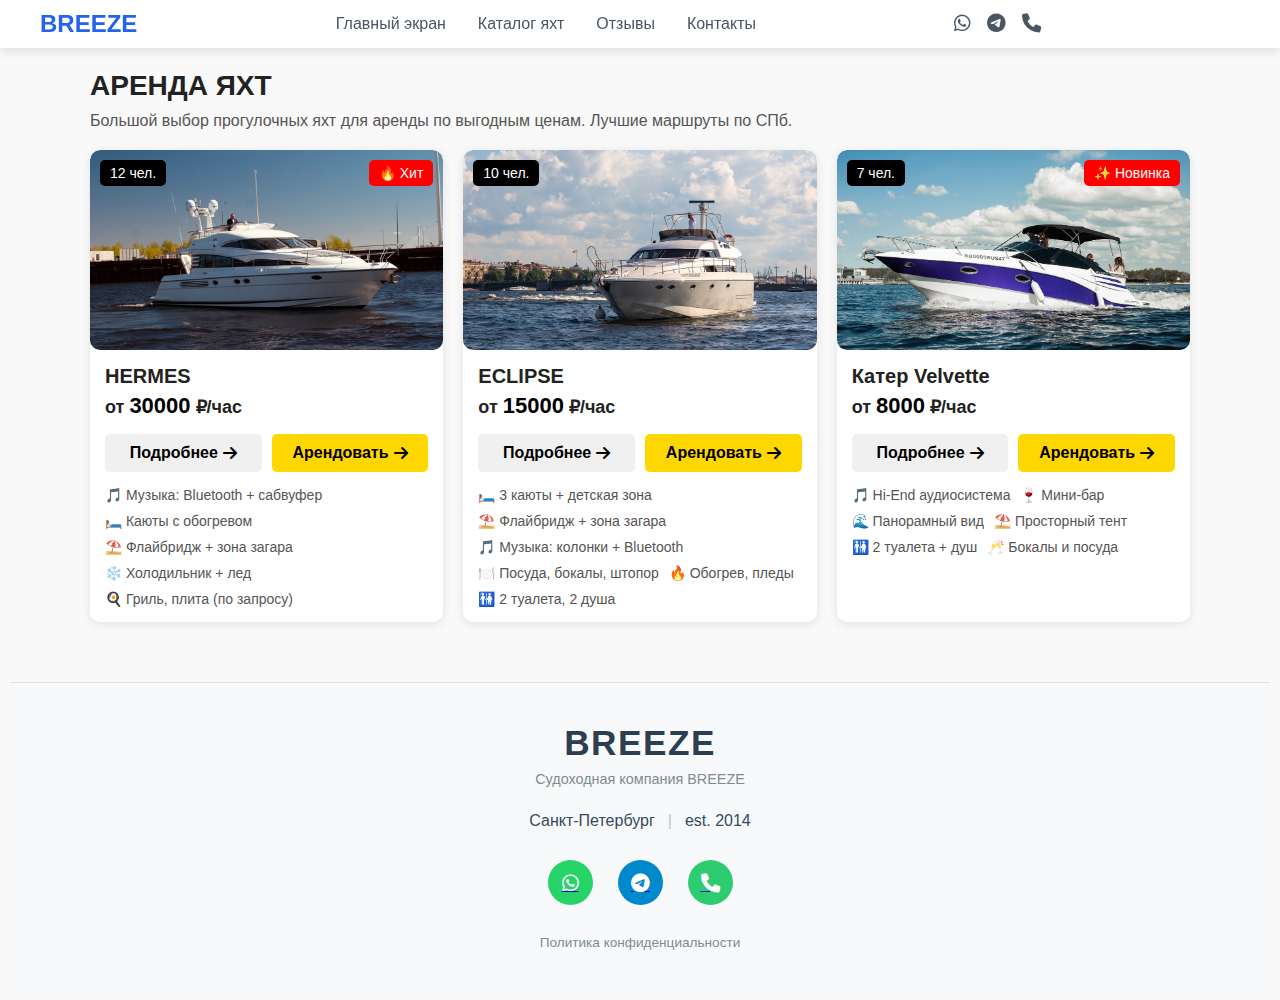
==== catalog.html @ e70d7a07 "Обновление проекта" ====
<!DOCTYPE html>
<html lang="ru">
<head>
    <meta charset="UTF-8">
    <meta name="viewport" content="width=device-width, initial-scale=1.0">
    <title>БЕЛУГА - Аренда яхт</title>
    <link rel="stylesheet" href="styles.css">
    <link href="https://cdnjs.cloudflare.com/ajax/libs/font-awesome/6.0.0/css/all.min.css" rel="stylesheet">
</head>
<body>

<style>
        body {
    font-family: 'Arial', sans-serif;
    color: #333;
    margin: 0;
    background: #f9f9f9;
    padding: 10px; /* Убираем лишний padding */
}

        .navbar {
    position: fixed;
    top: 0;
    left: 0;
    width: 100%;
    background: white;
    box-shadow: 0px 4px 10px rgba(0, 0, 0, 0.1);
    z-index: 1000;
    padding: 10px 20px;
}

.yacht-container {
    margin-top: 80px; /* Отступ, равный высоте меню */
}
        .breadcrumbs {
            margin-bottom: 20px;
            font-size: 0.9em;
            color: #666;
        }

        .breadcrumbs a {
            color: #0066cc;
            text-decoration: none;
        }

        .main-gallery {
            position: relative;
            margin-bottom: 30px;
        }

        .main-image {
            width: 100%;
            border-radius: 12px;
            box-shadow: 0 4px 12px rgba(0,0,0,0.1);
        }

        .thumbnails {
            display: flex;
            justify-content: center;
            margin-top: 10px;
            gap: 10px;
        }

        .thumbnails img {
            width: 80px;
            height: 60px;
            border-radius: 6px;
            cursor: pointer;
            transition: 0.3s;
            border: 2px solid transparent;
        }

        .thumbnails img.active {
            border-color: #009688;
        }

        .yacht-title-container {
            display: flex;
            align-items: center;
            gap: 15px;
            margin-top: 20px;
        }

        .yacht-title {
            font-size: 28px;
            color: #1a1a1a;
            margin: 0;
        }

        .yacht-specs {
    display: flex;
    gap: 15px;
    justify-content: flex-end; /* Сдвиг в правую сторону */
}

.spec-tag {
    background: linear-gradient(-45deg, #b8860b, #d4af37, #e8c86d, #b8860b);
    background-size: 300% 300%;
    color: white;
    padding: 8px 18px; /* Чуть больше */
    border-radius: 15px;
    font-size: 16px;
    font-weight: bold;
    text-transform: uppercase;
    transition: 0.5s ease-in-out;
    animation: waterFlow 4s infinite linear; /* Длинный цикл для плавности */
}

@keyframes waterFlow {
    0% { background-position: 0% 50%; }
    50% { background-position: 100% 50%; }
    100% { background-position: 0% 50%; }
}

        .section-title {
            font-size: 20px;
            color: #1a1a1a;
            border-bottom: 2px solid #eee;
            padding-bottom: 10px;
            margin: 25px 0;
        }

        .amenities-grid {
            display: grid;
            grid-template-columns: repeat(2, 1fr);
            gap: 12px;
            margin-bottom: 30px;
        }

        .amenity {
            display: flex;
            align-items: center;
            gap: 8px;
            font-size: 15px;
        }

        .amenity i {
            color: #009688;
        }

        .price-section {
    display: flex;
    align-items: center;
    justify-content: center;
    gap: 15px;
    margin: 25px 0;
    flex-wrap: nowrap;
    max-width: 600px;
    margin-left: auto;
    margin-right: auto;
}

.price-box {
    display: flex;
    flex-direction: column;
    align-items: center;
    justify-content: center;
    padding: 12px 24px; /* Ещё больше увеличили отступы */
    border-radius: 45px; /* Закругление сохранили */
    font-size: 20px; /* Увеличили шрифт */
    font-weight: bold;
    text-align: center;
    min-width: 180px; /* Сделали шире */
}

.price-weekday {
    background: #f5f2e9;
    color: #5c5c5c;
    border: 2px solid #ddd5b9;
    padding: 10px 20px; /* Увеличенные отступы */
    border-radius: 45px;
}

/* ПТ-ВС (золотистый градиент) */
.price-weekend {
    background: linear-gradient(45deg, #b8860b, #d4af37);
    color: white;
    padding: 10px 20px;
    border-radius: 45px;
    transition: background 0.3s ease-in-out;
}

.price-inner {
    background: white;
    padding: 8px 18px; /* Сделали ещё больше */
    border-radius: 60px;
    font-size: 22px; /* Ещё больше увеличили шрифт */
    font-weight: bold;
    color: #000;
    display: flex;
    align-items: center;
    justify-content: center;
    box-shadow: inset 0 2px 5px rgba(0, 0, 0, 0.1);
}

.price-box:hover {
    transform: scale(1.02);
    box-shadow: 0 4px 12px rgba(0, 0, 0, 0.15);
}


        /* Стили кнопки "Арендовать" */
.cta-button {
    width: 100%;
    padding: 16px 22px;
    font-size: 18px;
    font-weight: bold;
    text-transform: uppercase;
    color: #000;
    border: none;
    border-radius: 30px;
    cursor: pointer;
    transition: all 0.3s ease-in-out;
    background: linear-gradient(45deg, #ffcc00, #e1ad01);
    background-size: 200% 200%;
    animation: goldShimmer 3s infinite alternate;
    box-shadow: 0 4px 10px rgba(0, 0, 0, 0.15);
}

/* Эффект "живого золота" */
@keyframes goldShimmer {
    0% { background-position: 0% 50%; }
    100% { background-position: 100% 50%; }
}

/* Эффект нажатия */
.cta-button:active {
    transform: scale(0.95);
    box-shadow: 0 2px 5px rgba(0, 0, 0, 0.2);
}

        .location {
            margin-top: 25px;
            display: flex;
            align-items: center;
            gap: 10px;
            color: #666;
            font-size: 15px;
            justify-content: center;
        }


        /* Блок описания яхты */
.yacht-description {
    max-width: 900px;
    margin: 40px auto;
    padding: 20px;
    background: #fff;
    border-radius: 10px;
    box-shadow: 0 4px 10px rgba(0, 0, 0, 0.1);
}

.yacht-description h2 {
    font-size: 24px;
    color: #b8860b;
    text-align: center;
    margin-bottom: 15px;
}

.yacht-description p {
    font-size: 16px;
    color: #333;
    line-height: 1.5;
    text-align: justify;
}

/* Блок тарифов */
.tariff-section {
    max-width: 900px;
    margin: 40px auto;
    padding: 20px;
    background: #fff;
    border-radius: 10px;
    box-shadow: 0 4px 10px rgba(0, 0, 0, 0.1);
}

.tariff-section h2 {
    font-size: 24px;
    color: #b8860b;
    text-align: center;
    margin-bottom: 15px;
}

/* Стиль для каждого сезона */
.tariff-box {
    margin-bottom: 30px;
    border-radius: 12px;
    overflow: hidden;
    box-shadow: 0 4px 10px rgba(0, 0, 0, 0.1);
}

.tariff-header {
    font-size: 20px;
    font-weight: bold;
    padding: 15px;
    text-align: center;
    color: white;
}

/* Цвета для сезонов */
.low-season .tariff-header {
    background: linear-gradient(45deg, #d4af37, #e1c16e);
}

.high-season .tariff-header {
    background: linear-gradient(45deg, #b8860b, #d4af37);
}

/* Таблица цен */
.tariff-table {
    width: 100%;
    border-collapse: collapse;
}

.tariff-table th, .tariff-table td {
    padding: 12px;
    border: 1px solid #ddd;
    text-align: center;
    font-size: 16px;
}

.tariff-table th {
    background: #f9f9f9;
    font-weight: bold;
}

/* Мобильная адаптация */
@media (max-width: 768px) {
    .tariff-table th, .tariff-table td {
        font-size: 14px;
        padding: 10px;
    }

    .tariff-header {
        font-size: 18px;
    }

    .price-box {
        font-size: 12px;
        padding: 4px 8px;
        min-width: 100px;
        border-radius: 29px; /* Чуть сильнее закруглили */
    }

    .price-inner {
        font-size: 13px;
        padding: 3px 8px;
        border-radius: 41px; /* Чуть сильнее закруглили */
    }
}


/* Стили для футера */
.company-footer {
    background: #f8f9fa;
    padding: 40px 20px;
    border-top: 1px solid #e0e0e0;
}

.footer-content {
    max-width: 1200px;
    margin: 0 auto;
    text-align: center;
}

.footer-brand {
    margin-bottom: 25px;
}

.logo-text {
    font-size: 2.2em;
    font-weight: 700;
    color: #2c3e50;
    letter-spacing: 1.5px;
    margin-bottom: 8px;
}

.company-description {
    color: #7f8c8d;
    font-size: 0.9em;
}

.locations {
    margin: 20px 0;
    display: flex;
    flex-direction: column;
    gap: 12px;
}

.location-item {
    display: flex;
    align-items: center;
    justify-content: center;
    gap: 8px;
    color: #34495e;
}

.separator {
    color: #bdc3c7;
    margin: 0 5px;
}

/* Новые стили для социальных иконок */
.social-icons-new {
    display: flex;
    justify-content: center;
    gap: 25px;
    margin: 30px 0;
}

.social-link {
    width: 45px;
    height: 45px;
    border-radius: 50%;
    display: flex;
    align-items: center;
    justify-content: center;
    transition: all 0.3s ease;
}

.social-link.whatsapp { background: #25D366; }
.social-link.telegram { background: #0088cc; }
.social-link.phone { background: #2ecc71; }

.social-link i {
    color: white;
    font-size: 1.2em;
}

.social-link:hover {
    transform: translateY(-3px);
    box-shadow: 0 5px 15px rgba(0,0,0,0.1);
}

/* Стили для политики */
.footer-legal {
    margin-top: 25px;
    font-size: 0.85em;
}

.privacy-link {
    color: #7f8c8d;
    text-decoration: none;
    transition: color 0.2s;
}

.privacy-link:hover {
    color: #3498db;
}

/* Мобильная адаптация */
@media (max-width: 768px) {
    .logo-text {
        font-size: 1.8em;
    }
    
    .social-icons-new {
        gap: 15px;
        margin: 25px 0;
    }
    
    .social-link {
        width: 40px;
        height: 40px;
    }
}
    </style>

    <nav class="navbar">
        <div class="nav-container">
            <a href="#" class="logo">BREEZE</a>
            
            <ul class="nav-menu">
                <li><a href="index.html">Главный экран</a></li>
                <li><a href="catalog.html">Каталог яхт</a></li>
                <li><a href="#">Отзывы</a></li>
                <li><a href="#">Контакты</a></li>
            </ul>

            <div class="social-icons desktop">
                <a href="#"><i class="fab fa-whatsapp"></i></a>
                <a href="#"><i class="fab fa-telegram"></i></a>
                <a href="#"><i class="fas fa-phone"></i></a>
            </div>

            <div class="mobile-controls">
                <div class="social-icons mobile">
                    <a href="#"><i class="fab fa-whatsapp"></i></a>
                    <a href="#"><i class="fab fa-telegram"></i></a>
                    <a href="#"><i class="fas fa-phone"></i></a>
                </div>
                <button class="menu-btn">
                    <i class="fas fa-bars"></i>
                </button>
            </div>
        </div>
    </nav>

    <div class="overlay" id="overlay"></div>
    <div class="mobile-menu" id="mobile-menu">
        <div class="mobile-menu-content">
            <a href="index.html">Главный экран</a>
            <a href="#">Каталог яхт</a>
            <a href="#">Отзывы</a>
            <a href="#">Контакты</a>
        </div>
        <button class="close-menu" id="close-menu">✖</button>
    </div>

    <section class="catalog">
        <div class="catalog-header">
            <h2>АРЕНДА ЯХТ</h2>
            <!-- <a href="#" class="view-all">Все яхты <i class="fas fa-arrow-right"></i></a> -->
        </div>
        <p class="catalog-subtitle">Большой выбор прогулочных яхт для аренды по выгодным ценам. Лучшие маршруты по СПб.</p>

        <div class="catalog-list">
            <!-- Яхта 1 -->
            <div class="catalog-item">
                <div class="catalog-image">
                    <img src="yacht-hecmes.jpg" alt="Катер Blueberry">
                    <div class="catalog-tag">12 чел.</div>
                    <div class="catalog-hit">🔥 Хит</div>
                </div>
                <div class="catalog-info">
                    <h3>HERMES</h3>
                    <p class="catalog-price">от <span>30000</span> ₽/час</p>
                    <div class="catalog-buttons">
                        <a href="HERMES.html?yacht=blueberry" class="btn-details">Подробнее <i class="fas fa-arrow-right"></i></a>
                        <a href="#" class="btn-rent">Арендовать <i class="fas fa-arrow-right"></i></a>
                    </div>
                    <div class="catalog-features">
                        <span>🎵 Музыка: Bluetooth + сабвуфер</span>
                        <span>🛏️ Каюты с обогревом</span>
                        <span>⛱️ Флайбридж + зона загара</span>
                        <span>❄️ Холодильник + лед</span>
                        <span>🍳 Гриль, плита (по запросу)</span>
                    </div>
                </div>
            </div>

            <!-- Яхта 2 -->
            <div class="catalog-item">
                <div class="catalog-image">
                    <img src="ECLIPSE.jpg" alt="Катер Redwood">
                    <div class="catalog-tag">10 чел.</div>
                </div>
                <div class="catalog-info">
                    <h3>ECLIPSE</h3>
                    <p class="catalog-price">от <span>15000</span> ₽/час</p>
                    <div class="catalog-buttons">
                        <a href="ECLIPSE.html" class="btn-details">Подробнее <i class="fas fa-arrow-right"></i></a>
                        <a href="#" class="btn-rent">Арендовать <i class="fas fa-arrow-right"></i></a>
                    </div>
                    <div class="catalog-features">
                        <span>🛏️ 3 каюты + детская зона</span>
                        <span>⛱️ Флайбридж + зона загара</span>
                        <span>🎵 Музыка: колонки + Bluetooth</span>
                        <span>🍽️ Посуда, бокалы, штопор</span>
                        <span>🔥 Обогрев, пледы</span>
                        <span>🚻 2 туалета, 2 душа</span>
                    </div>
                </div>
            </div>

            <!-- Яхта 3 (новая!) -->
            <div class="catalog-item">
                <div class="catalog-image">
                    <img src="VELVETTE.jpg" alt="Катер Black Pearl">
                    <div class="catalog-tag">7 чел.</div>
                    <div class="catalog-hit">✨ Новинка</div>
                </div>
                <div class="catalog-info">
                    <h3> Катер Velvette</h3>
                    <p class="catalog-price">от <span>8000</span> ₽/час</p>
                    <div class="catalog-buttons">
                        <a href="Velvette.html?yacht=blackpearl" class="btn-details">Подробнее <i class="fas fa-arrow-right"></i></a>
                        <a href="#" class="btn-rent">Арендовать <i class="fas fa-arrow-right"></i></a>
                    </div>
                    <div class="catalog-features">
                        <span>🎵 Hi-End аудиосистема</span>
                        <span>🍷 Мини-бар</span>
                        <span>🌊 Панорамный вид</span>
                        <span>⛱️ Просторный тент</span>
                        <span>🚻 2 туалета + душ</span>
                        <span>🥂 Бокалы и посуда</span>
                    </div>
                </div>
            </div>
        </div>

        <!-- Всплывающее окно бронирования -->
        <div class="booking-popup" id="booking-popup">
            <div class="booking-content">
                <button class="booking-close" id="booking-close">✖</button>
                <h2>ОФОРМИТЬ</h2>
                <div class="booking-image">
                    <img src="" alt="Яхта" id="booking-boat-img">
                </div>
                <h3 id="booking-boat-name">Название яхты</h3>

                <form id="booking-form">
                    <div class="booking-inputs">
                        <input type="text" id="name" placeholder="Иван" required>
                        <input type="tel" id="phone" placeholder="+79819999919" required>
                        <textarea id="comment" placeholder="Берем на 5 человек"></textarea>
                    </div>
                    <div class="booking-checkbox">
                        <input type="checkbox" id="policy">
                        <label for="policy">Согласен с политикой конфиденциальности</label>
                    </div>
                    <button type="submit" id="submit-btn" disabled>Отправить заявку</button>
                </form>
            </div>
        </div>

        <!-- Затемняющий фон -->
        <div class="popup-overlay" id="popup-overlay"></div>

    </section>


    <!-- Футер -->
<footer class="company-footer">
    <div class="footer-content">
        <!-- Логотип -->
        <div class="footer-brand">
            <h2 class="logo-text">BREEZE</h2>
            <p class="company-description">Судоходная компания BREEZE</p>
        </div>

        <!-- Локации -->
        <div class="locations">
            <div class="location-item">
                <span class="city">Санкт-Петербург</span>
                <span class="separator">|</span>
                <span class="established">est. 2014</span>
            </div>
            <!-- <div class="location-item">
                <span class="city">Дубай</span>
                <span class="separator">|</span>
                <span class="established">est. 2024</span>
            </div> -->
        </div>

        <!-- Социальные иконки (новая версия) -->
        <div class="social-icons-new">
            <a href="#" class="social-link whatsapp">
                <i class="fab fa-whatsapp"></i>
            </a>
            <a href="#" class="social-link telegram">
                <i class="fab fa-telegram"></i>
            </a>
            <a href="#" class="social-link phone">
                <i class="fas fa-phone"></i>
            </a>
        </div>

        <!-- Политика конфиденциальности -->
        <div class="footer-legal">
            <a href="/privacy-policy" class="privacy-link">
                Политика конфиденциальности
            </a>
        </div>
    </div>
</footer>

    <script>
        document.querySelectorAll('.thumbnails img').forEach(thumb => {
            thumb.addEventListener('click', function() {
                document.querySelector('.main-image').src = this.src;
                document.querySelectorAll('.thumbnails img').forEach(img => img.classList.remove('active'));
                this.classList.add('active');
            });
        });

        // Скрипт для мобильного меню
        const menuBtn = document.querySelector(".menu-btn");
        const closeMenu = document.querySelector("#close-menu");
        const mobileMenu = document.querySelector("#mobile-menu");
        const overlay = document.querySelector("#overlay");

        menuBtn.addEventListener("click", () => {
            mobileMenu.classList.add("open");
            overlay.style.display = "block";
        });

        closeMenu.addEventListener("click", () => {
            mobileMenu.classList.remove("open");
            overlay.style.display = "none";
        });

        overlay.addEventListener("click", () => {
            mobileMenu.classList.remove("open");
            overlay.style.display = "none";
        });

        
    </script>
    <script src="script.js"></script>
</body>
</html>
---- styles.css ----
* {
    margin: 0;
    padding: 0;
    box-sizing: border-box;
}

body {
    font-family: Arial, sans-serif;
    overflow-x: hidden;
}

.navbar {
    position: fixed;
    width: 100%;
    background: rgba(255, 255, 255, 0.95);
    padding: 1rem 2rem;
    box-shadow: 0 2px 10px rgba(0, 0, 0, 0.1);
    z-index: 1000;
}

.nav-container {
    max-width: 1200px;
    margin: 0 auto;
    display: flex;
    justify-content: space-between;
    align-items: center;
}

.logo {
    font-size: 1.5rem;
    font-weight: bold;
    color: #2563eb;
    text-decoration: none;
}

.nav-menu {
    display: flex;
    gap: 2rem;
    list-style: none;
}

.nav-menu a {
    color: #4b5563;
    text-decoration: none;
    transition: color 0.3s ease;
}

.nav-menu a:hover {
    color: #2563eb;
}

.social-icons {
    display: flex;
    gap: 1rem;
}

.social-icons a {
    color: #4b5563;
    text-decoration: none;
    transition: color 0.3s ease;
    font-size: 1.2rem;
}

.social-icons a:hover {
    color: #2563eb;
}

.menu-btn {
    display: none;
    background: none;
    border: none;
    font-size: 1.5rem;
    color: #4b5563;
    cursor: pointer;
}



@media (max-width: 768px) {
.mobile-menu {
right: -100%;
max-width: 80%;
height: auto;
}

.mobile-menu.active {
right: 5%;
}

.mobile-menu-content a {
font-size: 1.1rem;
}
}

/* .mobile-menu {
    position: fixed;
    top: 0;
    right: -100%;
    width: 100%;
    height: 100%;
    background: white;
    z-index: 999;
    transition: right 0.3s ease;
    box-shadow: -5px 0 15px rgba(0,0,0,0.1);
} */

/* .mobile-menu.active {
    right: 0;
} */

/* Затемняющая подложка */
.overlay {
position: fixed;
top: 0;
left: 0;
width: 100%;
height: 100%;
background: rgba(0, 0, 0, 0.5);
backdrop-filter: blur(5px);
z-index: 998;
opacity: 0;
visibility: hidden;
transition: opacity 0.3s ease;
}


/* Активное состояние подложки */
.overlay.active {
opacity: 1;
visibility: visible;
}

/* Контейнер мобильного меню */
.mobile-menu {
position: fixed;
top: 50%;
right: -350px; /* Начальное положение за экраном */
width: auto; /* Автоматическая ширина */
max-width: 350px; /* Ограничение ширины */
background: white;
z-index: 999;
transition: right 0.4s ease-in-out, transform 0.4s ease-in-out;
box-shadow: -5px 0 15px rgba(0, 0, 0, 0.2);
padding: 1.5rem;
display: flex;
flex-direction: column;
align-items: flex-start;
justify-content: flex-start;
border-radius: 15px 0 0 15px; /* Закругленные углы слева */
transform: translateY(-50%);
}

/* Активное состояние меню (выезжает) */
.mobile-menu.active {
right: 0;
}

/* Содержимое меню */
.mobile-menu-content {
display: flex;
flex-direction: column;
gap: 1rem;
}

.mobile-menu-content a {
display: block;
color: #4b5563;
font-size: 1.2rem;
text-decoration: none;
padding: 0.8rem 1rem;
border-bottom: 1px solid #e5e7eb;
transition: color 0.3s ease;
}

.mobile-menu-content a:hover {
color: #2563eb;
}

/* Кнопка закрытия меню */
.close-menu {
position: absolute;
top: 10px;
right: 10px;
background: none;
border: none;
font-size: 24px;
cursor: pointer;
color: #4b5563;
transition: color 0.3s ease;
}

.close-menu:hover {
color: #2563eb;
}

/* Кнопка открытия меню */
.menu-button {
position: fixed;
top: 20px;
right: 20px;
background: none;
border: none;
font-size: 24px;
cursor: pointer;
z-index: 1000;
}

.hero-section {
    position: relative;
    text-align: center;
    padding: 0;
}


.hero-image {
    background: url('yacht-background.png') center/cover no-repeat;
    height: 250px; /* Уменьшаем высоту */
    display: flex;
    flex-direction: column;
    justify-content: center;
    align-items: center;
    color: white;
    padding: 20px;
}




.hero-content {
    max-width: 800px;
}

.hero-title {
    font-size: 3rem;
    margin-bottom: 1.5rem;
    text-shadow: 2px 2px 4px rgba(0,0,0,0.5);
}

.hero-subtitle {
    font-size: 1.5rem;
    margin-bottom: 2rem;
    text-shadow: 1px 1px 2px rgba(0,0,0,0.5);
}

.advantages {
    display: grid;
    grid-template-columns: repeat(3, 1fr);
    gap: 2rem;
    margin-top: 3rem;
}

.advantage-card {
    background: rgba(255, 255, 255, 0.1);
    backdrop-filter: blur(5px);
    padding: 1.5rem;
    border-radius: 10px;
    text-align: center;
}

.advantage-card i {
    font-size: 2.5rem;
    margin-bottom: 1rem;
}

@media (max-width: 768px) {
    .nav-menu, .social-icons.desktop {
        display: none;
    }

    .hero-image {
        height: 350px;
    }

    .hero-title {
        font-size: 32px;
    }

    .hero-subtitle {
        font-size: 18px;
    }

    .advantages {
        flex-direction: row;
        justify-content: center;
        gap: 20px;
    }

    .advantage-card {
        width: 30%;
    }

    .menu-btn {
        display: block;
    }

    .mobile-controls {
        display: flex;
        align-items: center;
        gap: 1rem;
    }

    .social-icons.mobile {
        display: flex;
    }

    .hero-title {
        font-size: 2rem;
    }

    .hero-subtitle {
        font-size: 1.2rem;
    }

    .advantages {
        grid-template-columns: 1fr;
        gap: 1rem;
        margin-top: 2rem;
    }

    .advantage-card {
        padding: 1rem;
    }

    .advantage-card i {
        font-size: 2rem;
        margin-bottom: 0.5rem;
    }

    .advantage-card h3 {
        font-size: 1.1rem;
        margin-bottom: 0.5rem;
    }

    .advantage-card p {
        font-size: 0.9rem;
    }
}

@media (min-width: 769px) {
    .social-icons.mobile {
        display: none;
    }
}


/* Блок "О нас" */
.about {
padding: 80px 0;
background: #fff;
color: #333;
}

.about-content {
text-align: center;
max-width: 800px;
margin: 0 auto;
}

.about h2 {
font-size: 36px;
margin-bottom: 20px;
color: #222;
animation: fadeInDown 1s ease;
}

.about .subtitle {
font-size: 20px;
color: #555;
margin-bottom: 30px;
animation: fadeIn 1.5s ease;
}

.about .description {
font-size: 16px;
line-height: 1.8;
color: #666;
margin-bottom: 40px;
animation: fadeIn 2s ease;
}

.features {
display: flex;
flex-wrap: wrap;
justify-content: center;
gap: 30px;
margin-bottom: 40px;
}

.feature-item {
flex: 1 1 200px;
max-width: 250px;
padding: 20px;
background: #f9f9f9;
border-radius: 10px;
box-shadow: 0 4px 10px rgba(0, 0, 0, 0.1);
transition: transform 0.3s ease, box-shadow 0.3s ease;
animation: fadeInUp 1s ease;
}

.feature-item:hover {
transform: translateY(-10px);
box-shadow: 0 8px 20px rgba(0, 0, 0, 0.15);
}

.feature-item i {
font-size: 32px;
color: #ffcc00;
margin-bottom: 15px;
display: block;
}

.feature-item p {
font-size: 16px;
color: #444;
margin: 0;
}

.hashtags {
font-size: 14px;
color: #777;
animation: fadeIn 2.5s ease;
}

/* Анимации */
@keyframes fadeIn {
from {
opacity: 0;
}
to {
opacity: 1;
}
}

@keyframes fadeInDown {
from {
opacity: 0;
transform: translateY(-20px);
}
to {
opacity: 1;
transform: translateY(0);
}
}

@keyframes fadeInUp {
from {
opacity: 0;
transform: translateY(20px);
}
to {
opacity: 1;
transform: translateY(0);
}
}


@media (max-width: 768px) {
.features {
flex-direction: column;
align-items: center;
}

.feature-item {
max-width: 100%;
}
}



/* Секция "Каталог" */
.catalog {
padding: 40px 20px;
background: #f9f9f9; /* Светлый фон */
}

.catalog-header {
display: flex;
justify-content: space-between;
align-items: center;
margin-bottom: 10px;
}

.catalog-header h2 {
font-size: 24px;
font-weight: bold;
color: #222;
}

.view-all {
font-size: 16px;
color: #222;
text-decoration: none;
display: flex;
align-items: center;
gap: 5px;
}

.view-all i {
font-size: 14px;
}

/* Подзаголовок */
.catalog-subtitle {
font-size: 16px;
color: #555;
margin-bottom: 20px;
}

/* Список карточек */
.catalog-list {
display: flex;
flex-direction: column;
gap: 20px;
}

/* Карточка */
.catalog-item {
background: white;
border-radius: 10px;
overflow: hidden;
box-shadow: 0 2px 10px rgba(0, 0, 0, 0.1);
}

/* Блок с изображением */
.catalog-image {
    position: relative;
    width: 100%;
    height: 200px; /* Ограничиваем высоту */
    overflow: hidden;
    border-radius: 10px;
}

.catalog-image img {
    width: 100%;
    height: 100%;
    object-fit: cover; /* Убираем растягивание и вписываем картинку */
    object-position: center;
}

.catalog-tag {
position: absolute;
top: 10px;
left: 10px;
background: black;
color: white;
font-size: 14px;
padding: 5px 10px;
border-radius: 5px;
}

.catalog-hit {
position: absolute;
top: 10px;
right: 10px;
background: red;
color: white;
font-size: 14px;
padding: 5px 10px;
border-radius: 5px;
}

/* Информация */
.catalog-info {
padding: 15px;
}

.catalog-info h3 {
font-size: 20px;
font-weight: bold;
margin-bottom: 5px;
color: #222;
}

.catalog-price {
font-size: 18px;
font-weight: bold;
color: #222;
margin-bottom: 15px;
}

.catalog-price span {
font-size: 22px;
color: black;
}

/* Кнопки */
.catalog-buttons {
display: flex;
gap: 10px;
margin-bottom: 15px;
}

.btn-details,
.btn-rent {
flex: 1;
text-align: center;
padding: 10px;
border-radius: 5px;
font-size: 16px;
font-weight: bold;
text-decoration: none;
display: flex;
justify-content: center;
align-items: center;
gap: 5px;
}

.btn-details {
background: #f0f0f0;
color: black;
}

.btn-rent {
background: #ffd700;
color: black;
}

/* Иконки */
.catalog-features {
display: flex;
flex-wrap: wrap;
gap: 10px;
font-size: 14px;
color: #555;
}

.catalog-features span {
display: flex;
align-items: center;
gap: 5px;
}

/* Адаптация */
@media (min-width: 768px) {
.catalog-list {
display: grid;
grid-template-columns: repeat(2, 1fr);
gap: 20px;
}
}

@media (min-width: 1024px) {
.catalog {
padding: 60px 80px;
}

.catalog-header h2 {
font-size: 28px;
}

.catalog-list {
grid-template-columns: repeat(3, 1fr);
}
}

/* Затемняющий фон */
.popup-overlay {
position: fixed;
top: 0;
left: 0;
width: 100%;
height: 100%;
background: rgba(0, 0, 0, 0.5);
backdrop-filter: blur(5px);
z-index: 998;
opacity: 0;
visibility: hidden;
transition: opacity 0.3s ease;
}

/* Активное состояние подложки */
.popup-overlay.active {
opacity: 1;
visibility: visible;
}

/* Всплывающее окно бронирования */
.booking-popup {
position: fixed;
top: 50%;
left: 50%;
width: 90%;
max-width: 400px;
background: white;
border-radius: 15px;
box-shadow: 0 5px 15px rgba(0, 0, 0, 0.2);
transform: translate(-50%, -50%);
z-index: 999;
opacity: 0;
visibility: hidden;
transition: opacity 0.3s ease, transform 0.3s ease;
padding: 20px;
text-align: center;
}

/* Активное состояние окна */
.booking-popup.active {
opacity: 1;
visibility: visible;
}

/* Кнопка закрытия */
.booking-close {
position: absolute;
top: 10px;
right: 15px;
background: none;
border: none;
font-size: 18px;
cursor: pointer;
}

/* Заголовок */
.booking-popup h2 {
font-size: 22px;
font-weight: bold;
}

/* Фото яхты */
/* Фото яхты в модальном окне */
.booking-image img {
    width: 90%; /* Делаем фото шире */
    max-width: 280px; /* Немного увеличиваем максимальный размер */
    height: auto; /* Поддерживаем пропорции */
    aspect-ratio: 16 / 9; /* Соотношение сторон, чтобы картинка была более растянутой */
    display: block;
    margin: 10px auto; /* Центрирование */
    object-fit: cover; /* Обрезаем лишнее, чтобы сохранить пропорции */
    object-position: center;
    border-radius: 10px;
}

/* Название яхты */
.booking-popup h3 {
font-size: 20px;
font-weight: bold;
margin: 10px 0;
}

/* Поля формы */
.booking-inputs {
display: flex;
flex-direction: column;
gap: 10px;
margin-bottom: 15px;
}

.booking-inputs input,
.booking-inputs textarea {
width: 100%;
padding: 10px;
border-radius: 8px;
border: 1px solid #ddd;
font-size: 14px;
background: #f5f5f5;
}

/* Чекбокс */
.booking-checkbox {
display: flex;
align-items: center;
gap: 10px;
font-size: 14px;
margin-bottom: 15px;
}

.booking-checkbox input {
width: 16px;
height: 16px;
}

/* Кнопка отправки */
#submit-btn {
width: 100%;
padding: 12px;
border: none;
border-radius: 8px;
font-size: 16px;
font-weight: bold;
background: #ddd;
color: white;
cursor: not-allowed;
transition: background 0.3s;
}

/* Активная кнопка */
#submit-btn.active {
background: #ffd700;
color: black;
cursor: pointer;
}

/* Адаптация */
@media (max-width: 768px) {
.booking-popup {
width: 90%;
}
}



/* Кнопка во время загрузки */
#submit-btn.loading {
    background: #ccc !important;
    color: #888 !important;
    cursor: not-allowed;
}



/* Секция "Отзывы" */
.reviews {
    padding: 50px 20px;
    text-align: center;
    background: #f9f9f9;
}

.reviews-title {
    font-size: 28px;
    font-weight: bold;
    margin-bottom: 20px;
    color: #222;
}

/* Контейнер слайдера */
.reviews-slider {
    display: flex;
    justify-content: center;
    overflow: hidden;
    max-width: 90%;
    margin: 0 auto;
}

/* Контейнер с отзывами */
.reviews-container {
    display: flex;
    gap: 20px;
    scroll-snap-type: x mandatory; /* Фиксация на отзывах */
    overflow-x: auto;
    scroll-behavior: smooth;
    -webkit-overflow-scrolling: touch;
}

/* Стили отзывов */
.review {
    flex: 0 0 320px; /* Размер отзыва (фиксированный) */
    max-width: 320px;
    background: white;
    padding: 20px;
    border-radius: 10px;
    box-shadow: 0 5px 15px rgba(0, 0, 0, 0.1);
    text-align: left;
    scroll-snap-align: center; /* Фиксация отзывов */
}

/* Текст отзыва */
.review-comment {
    font-size: 16px;
    color: #444;
    margin-bottom: 10px;
    line-height: 1.4;
}

.review-name {
    font-weight: bold;
    font-size: 18px;
    color: #222;
    text-align: right;
}

/* Звездный рейтинг */
.review-rating {
    font-size: 20px;
    color: #ffd700; /* Желтые звезды */
    text-align: right;
}

/* Убираем скроллбар */
.reviews-container::-webkit-scrollbar {
    display: none;
}

/* Адаптация */
@media (max-width: 768px) {
    .reviews-slider {
        max-width: 100%;
    }

    .review {
        flex: 0 0 80%; /* Делаем шире на телефонах */
        max-width: 80%;
    }
}







/* 222222 */

/* Кнопка "Назад" */
.return-button {
    display: inline-block;
    margin: 15px;
    font-size: 18px;
    text-decoration: none;
    color: #333;
}

/* Основной контейнер */
.yacht-wrapper {
    text-align: center;
    padding: 10px;
}

/* Главное изображение яхты */
.yacht-main-photo img {
    width: 100%;
    border-radius: 10px;
}

/* Галерея */
.yacht-gallery {
    display: flex;
    align-items: center;
    justify-content: center;
    margin-top: 10px;
}

.gallery-thumbs {
    display: flex;
    gap: 10px;
    overflow-x: auto;
    max-width: 250px;
}

.gallery-thumb {
    width: 70px;
    height: 50px;
    cursor: pointer;
    border-radius: 5px;
    transition: transform 0.3s ease;
}

.gallery-thumb:hover {
    transform: scale(1.1);
}

.gallery-btn {
    background: none;
    border: none;
    font-size: 20px;
    cursor: pointer;
    color: #333;
}

/* Название яхты */
.yacht-heading {
    font-size: 22px;
    font-weight: bold;
    margin-top: 10px;
}

/* Детали яхты */
.yacht-specs {
    display: flex;
    justify-content: center;
    gap: 15px;
    margin: 10px 0;
}

.spec-box {
    background: #e5e5e5;
    padding: 5px 10px;
    border-radius: 5px;
}

/* Удобства */
.yacht-info-title {
    font-size: 16px;
    font-weight: bold;
    margin-top: 10px;
}

.yacht-features {
    display: flex;
    flex-wrap: wrap;
    justify-content: center;
    gap: 10px;
    margin-bottom: 10px;
}

.yacht-features span {
    background: #f3f3f3;
    padding: 5px 10px;
    border-radius: 5px;
}

/* Цены */
.yacht-price-block {
    display: flex;
    justify-content: center;
    gap: 10px;
    margin: 10px 0;
}

.price-box {
    background: #e5e5e5;
    padding: 10px;
    border-radius: 5px;
}

.price-box.selected {
    background: #4CAF50;
    color: white;
}

/* Кнопка аренды */
.yacht-book-btn {
    display: block;
    width: 90%;
    max-width: 300px;
    margin: 10px auto;
    background: linear-gradient(to right, #6ec1e4, #61b3d7);
    color: white;
    padding: 12px;
    border: none;
    border-radius: 5px;
    font-size: 18px;
    cursor: pointer;
}

/* Локация */
.yacht-dock {
    margin-top: 10px;
    font-size: 16px;
}




.catalog-filter {
    display: flex;
    flex-wrap: wrap;
    justify-content: center;
    gap: 10px;
    padding: 20px 0;
    margin-top: 70px; /* Отступ вниз от меню */
    background: #5a3e1b;
    border-bottom: 3px solid #d4af37;
}

.filter-btn {
    background: linear-gradient(45deg, #d4af37, #b8860b);
    color: white;
    font-size: 16px;
    font-weight: bold;
    border: none;
    padding: 10px 18px;
    border-radius: 20px;
    cursor: pointer;
    transition: 0.3s;
}

.filter-btn:hover {
    background: linear-gradient(45deg, #b8860b, #d4af37);
    transform: scale(1.05);
}

.filter-btn.active {
    background: #8b5e34;
    color: #fff;
}

.header {
    position: fixed;
    width: 100%;
    top: 0;
    left: 0;
    z-index: 1000;
    background: #2d1b0c;
    display: flex;
    align-items: center;
    justify-content: space-between;
    padding: 15px 20px;
}

.company-footer {
    background: #f8f9fa;
    padding: 40px 20px;
    border-top: 1px solid #e0e0e0;
}

.footer-content {
    max-width: 1200px;
    margin: 0 auto;
    text-align: center;
}

.footer-brand {
    margin-bottom: 25px;
}

.logo-text {
    font-size: 2.2em;
    font-weight: 700;
    color: #2c3e50;
    letter-spacing: 1.5px;
    margin-bottom: 8px;
}

.company-description {
    color: #7f8c8d;
    font-size: 0.9em;
}

.locations {
    margin: 20px 0;
    display: flex;
    flex-direction: column;
    gap: 12px;
}

.location-item {
    display: flex;
    align-items: center;
    justify-content: center;
    gap: 8px;
    color: #34495e;
}

.separator {
    color: #bdc3c7;
    margin: 0 5px;
}

/* Новые стили для социальных иконок */
.social-icons-new {
    display: flex;
    justify-content: center;
    gap: 25px;
    margin: 30px 0;
}

.social-link {
    width: 45px;
    height: 45px;
    border-radius: 50%;
    display: flex;
    align-items: center;
    justify-content: center;
    transition: all 0.3s ease;
}

.social-link.whatsapp { background: #25D366; }
.social-link.telegram { background: #0088cc; }
.social-link.phone { background: #2ecc71; }

.social-link i {
    color: white;
    font-size: 1.2em;
}

.social-link:hover {
    transform: translateY(-3px);
    box-shadow: 0 5px 15px rgba(0,0,0,0.1);
}

/* Стили для политики */
.footer-legal {
    margin-top: 25px;
    font-size: 0.85em;
}

.privacy-link {
    color: #7f8c8d;
    text-decoration: none;
    transition: color 0.2s;
}

.privacy-link:hover {
    color: #3498db;
}

/* Мобильная адаптация */
@media (max-width: 768px) {
    .logo-text {
        font-size: 1.8em;
    }
    
    .social-icons-new {
        gap: 15px;
        margin: 25px 0;
    }
    
    .social-link {
        width: 40px;
        height: 40px;
    }
}
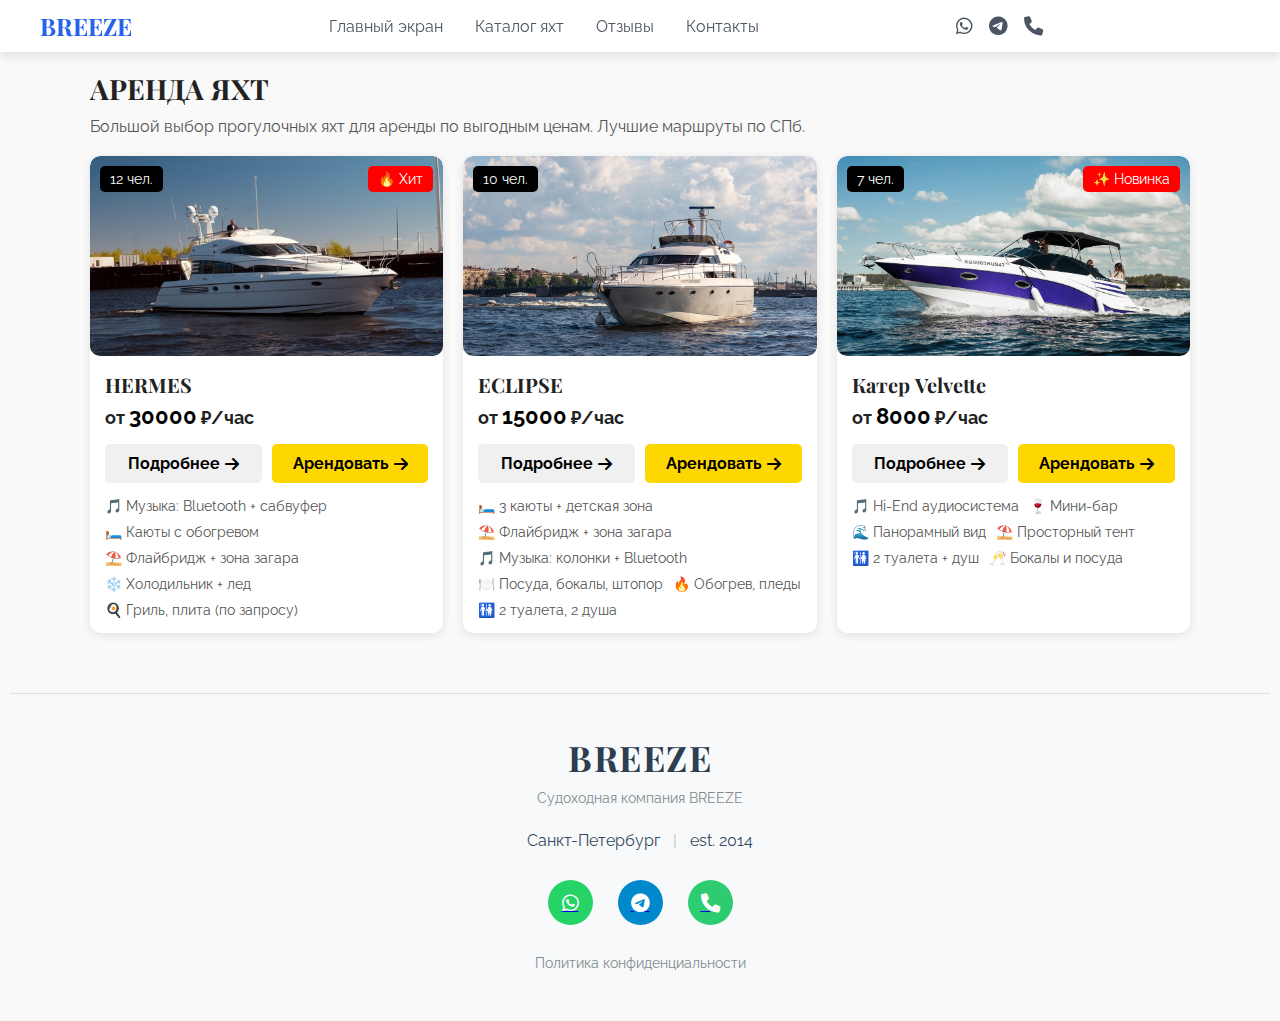
==== commit b4dac83b: "Обновление проекта" ====
--- a/catalog.html
+++ b/catalog.html
@@ -5,6 +5,8 @@
     <meta name="viewport" content="width=device-width, initial-scale=1.0">
     <title>БЕЛУГА - Аренда яхт</title>
     <link rel="stylesheet" href="styles.css">
+    <link href="https://fonts.googleapis.com/css2?family=Playfair+Display:wght@400;700&family=Raleway:wght@300;400;500;700&display=swap" rel="stylesheet">
+    <link href="https://cdnjs.cloudflare.com/ajax/libs/font-awesome/6.0.0/css/all.min.css" rel="stylesheet">
     <link href="https://cdnjs.cloudflare.com/ajax/libs/font-awesome/6.0.0/css/all.min.css" rel="stylesheet">
 </head>
 <body>
@@ -468,7 +470,7 @@
 
     <nav class="navbar">
         <div class="nav-container">
-            <a href="#" class="logo">BREEZE</a>
+            <a href="index.html" class="logo">BREEZE</a>
             
             <ul class="nav-menu">
                 <li><a href="index.html">Главный экран</a></li>
--- a/styles.css
+++ b/styles.css
@@ -2,11 +2,18 @@
     margin: 0;
     padding: 0;
     box-sizing: border-box;
+    font-family: 'Raleway', sans-serif;
 }
 
 body {
     font-family: Arial, sans-serif;
     overflow-x: hidden;
+}
+
+
+h1, h2, h3, .logo {
+    font-family: 'Playfair Display', serif;
+    font-weight: 700;
 }
 
 .navbar {
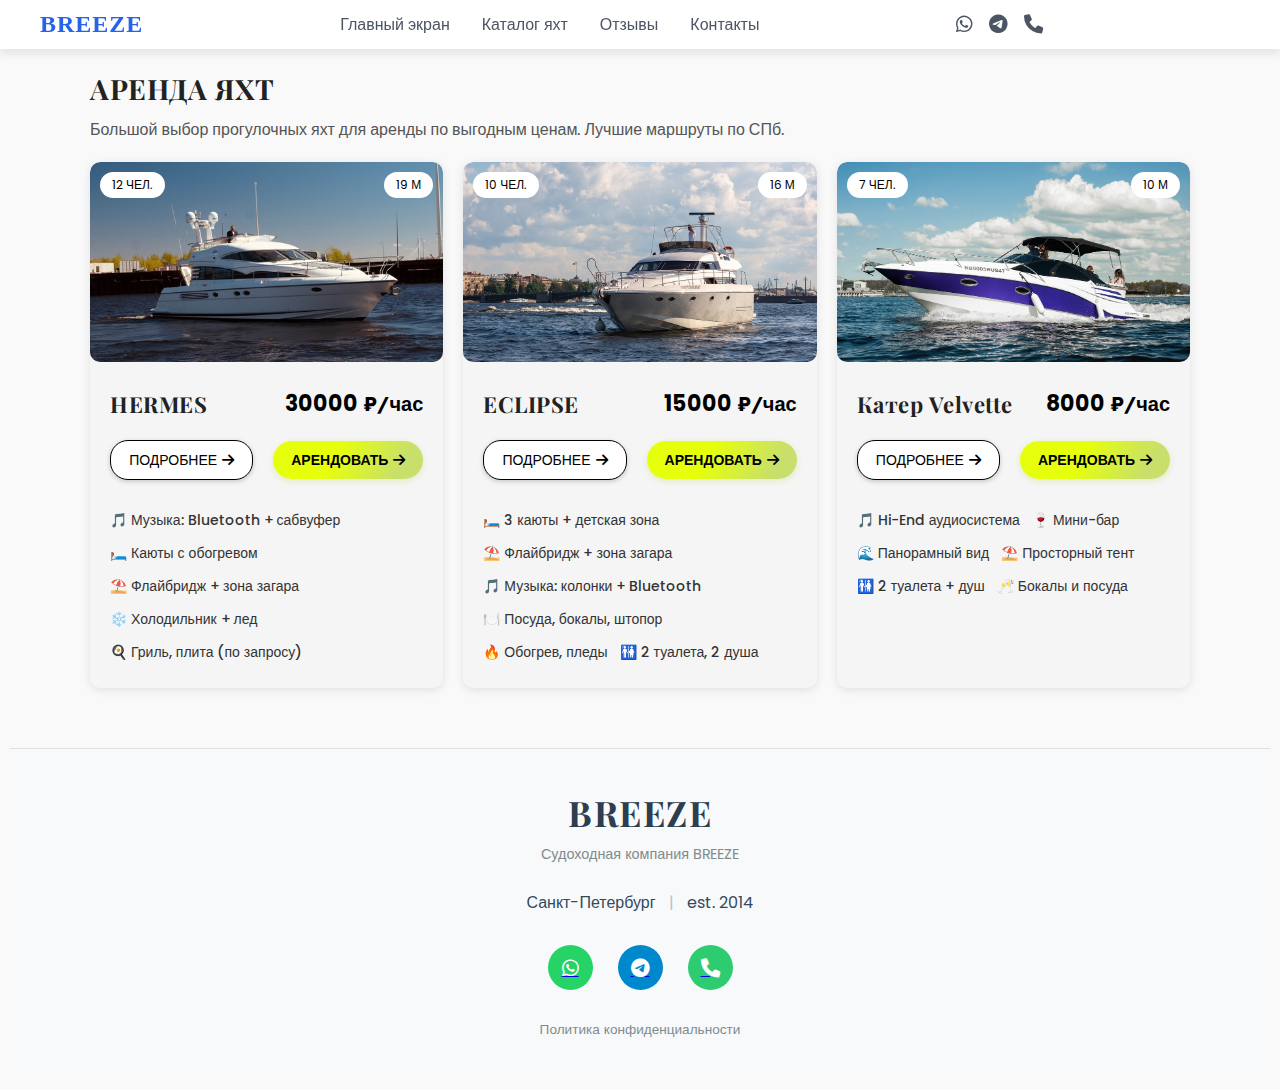
==== commit 5df6ec87: "Обновление кода" ====
--- a/catalog.html
+++ b/catalog.html
@@ -12,6 +12,10 @@
 <body>
 
 <style>
+
+html {
+    scroll-behavior: smooth;
+}
         body {
     font-family: 'Arial', sans-serif;
     color: #333;
@@ -202,7 +206,7 @@
 
 
         /* Стили кнопки "Арендовать" */
-.cta-button {
+        .cta-button {
     width: 100%;
     padding: 16px 22px;
     font-size: 18px;
@@ -213,16 +217,27 @@
     border-radius: 30px;
     cursor: pointer;
     transition: all 0.3s ease-in-out;
-    background: linear-gradient(45deg, #ffcc00, #e1ad01);
+    background: linear-gradient(74deg, rgba(154,242,207,1) 12%, rgba(60,214,246,1) 93%);
     background-size: 200% 200%;
-    animation: goldShimmer 3s infinite alternate;
-    box-shadow: 0 4px 10px rgba(0, 0, 0, 0.15);
-}
-
-/* Эффект "живого золота" */
-@keyframes goldShimmer {
-    0% { background-position: 0% 50%; }
-    100% { background-position: 100% 50%; }
+    animation: softGlow 3s infinite alternate;
+    box-shadow: 0 4px 10px rgba(60, 214, 246, 0.4);
+}
+
+/* Эффект наведения */
+.cta-button:hover {
+    background: linear-gradient(74deg, rgba(60,214,246,1) 12%, rgba(154,242,207,1) 93%);
+    transform: scale(1.05);
+    box-shadow: 0px 6px 15px rgba(60, 214, 246, 0.5);
+}
+
+/* Анимация мягкого сияния */
+@keyframes softGlow {
+    0% {
+        box-shadow: 0 4px 10px rgba(60, 214, 246, 0.3);
+    }
+    100% {
+        box-shadow: 0 6px 15px rgba(154, 242, 207, 0.5);
+    }
 }
 
 /* Эффект нажатия */
@@ -502,9 +517,9 @@
     <div class="mobile-menu" id="mobile-menu">
         <div class="mobile-menu-content">
             <a href="index.html">Главный экран</a>
-            <a href="#">Каталог яхт</a>
-            <a href="#">Отзывы</a>
-            <a href="#">Контакты</a>
+            <a href="catalog.html">Каталог яхт</a>
+            <a href="index.html#reviews">Отзывы</a>
+<a href="index.html#contacts">Контакты</a>
         </div>
         <button class="close-menu" id="close-menu">✖</button>
     </div>
@@ -522,11 +537,11 @@
                 <div class="catalog-image">
                     <img src="yacht-hecmes.jpg" alt="Катер Blueberry">
                     <div class="catalog-tag">12 чел.</div>
-                    <div class="catalog-hit">🔥 Хит</div>
+                    <div class="catalog-hit">19 м</div>
                 </div>
                 <div class="catalog-info">
                     <h3>HERMES</h3>
-                    <p class="catalog-price">от <span>30000</span> ₽/час</p>
+                    <p class="catalog-price"><span>30000</span> ₽/час</p>
                     <div class="catalog-buttons">
                         <a href="HERMES.html?yacht=blueberry" class="btn-details">Подробнее <i class="fas fa-arrow-right"></i></a>
                         <a href="#" class="btn-rent">Арендовать <i class="fas fa-arrow-right"></i></a>
@@ -546,10 +561,11 @@
                 <div class="catalog-image">
                     <img src="ECLIPSE.jpg" alt="Катер Redwood">
                     <div class="catalog-tag">10 чел.</div>
+                    <div class="catalog-hit">16 м</div>
                 </div>
                 <div class="catalog-info">
                     <h3>ECLIPSE</h3>
-                    <p class="catalog-price">от <span>15000</span> ₽/час</p>
+                    <p class="catalog-price"><span>15000</span> ₽/час</p>
                     <div class="catalog-buttons">
                         <a href="ECLIPSE.html" class="btn-details">Подробнее <i class="fas fa-arrow-right"></i></a>
                         <a href="#" class="btn-rent">Арендовать <i class="fas fa-arrow-right"></i></a>
@@ -570,11 +586,11 @@
                 <div class="catalog-image">
                     <img src="VELVETTE.jpg" alt="Катер Black Pearl">
                     <div class="catalog-tag">7 чел.</div>
-                    <div class="catalog-hit">✨ Новинка</div>
+                    <div class="catalog-hit">10 м</div>
                 </div>
                 <div class="catalog-info">
                     <h3> Катер Velvette</h3>
-                    <p class="catalog-price">от <span>8000</span> ₽/час</p>
+                    <p class="catalog-price"><span>8000</span> ₽/час</p>
                     <div class="catalog-buttons">
                         <a href="Velvette.html?yacht=blackpearl" class="btn-details">Подробнее <i class="fas fa-arrow-right"></i></a>
                         <a href="#" class="btn-rent">Арендовать <i class="fas fa-arrow-right"></i></a>
--- a/styles.css
+++ b/styles.css
@@ -1,28 +1,77 @@
+/* Подключаем премиальные шрифты */
+@import url('https://fonts.googleapis.com/css2?family=Playfair+Display:wght@700&family=Poppins:wght@400;600&family=Lexend:wght@700&display=swap');
+
+/* Базовые стили */
 * {
     margin: 0;
     padding: 0;
     box-sizing: border-box;
-    font-family: 'Raleway', sans-serif;
-}
-
+    font-family: 'Poppins', sans-serif; /* Современный и читаемый основной шрифт */
+}
+
+/* Заголовки, логотип */
+h1, h2, h3, .logo {
+    font-family: 'Playfair Display', serif; /* Элегантный, премиальный стиль */
+    font-weight: 700;
+    letter-spacing: 0.5px;
+}
+
+/* Цена */
+.catalog-price {
+    font-family: 'Lexend', sans-serif; /* Современный цифровой стиль */
+    font-weight: 700;
+    font-size: 24px;
+    color: #E63946; /* Красивый премиальный красный */
+}
+
+/* Основной текст */
+p, .description, .review-comment {
+    font-family: 'Poppins', sans-serif; /* Минималистичный и легко читаемый текст */
+    font-weight: 400;
+    font-size: 16px;
+    color: #3c3b3b;
+}
+
+/* Кнопки */
+.button, .btn-rent, .btn-details {
+    font-family: 'Lexend', sans-serif; /* Строгий, техно-шрифт для кнопок */
+    font-weight: 700;
+    text-transform: uppercase;
+    padding: 12px 24px;
+    border-radius: 6px;
+    transition: background 0.3s ease;
+}
+
+/* Логотип */
+.logo {
+    font-size: 38px;
+    font-family: 'Cinzel', serif;
+    color: #1a1a1a;
+    letter-spacing: 1px;
+}
+
+.navbar {
+    position: fixed; /* Фиксируем в верхней части */
+    top: 0; /* Привязываем к самой верхушке */
+    left: 0;
+    width: 100%; /* Растягиваем по всей ширине */
+    background: rgba(255, 255, 255, 0.95); /* Прозрачность для лёгкости */
+    padding: 0.8rem 2rem; /* Уменьшили отступы, чтобы меню не занимало много места */
+    box-shadow: 0 2px 10px rgba(0, 0, 0, 0.1); /* Лёгкая тень */
+    z-index: 1000;
+    transition: top 0.3s ease-in-out; /* Плавный эффект скрытия */
+}
+
+/* Чтобы контент не перекрывался меню */
 body {
-    font-family: Arial, sans-serif;
-    overflow-x: hidden;
-}
-
-
-h1, h2, h3, .logo {
-    font-family: 'Playfair Display', serif;
-    font-weight: 700;
-}
-
-.navbar {
-    position: fixed;
-    width: 100%;
-    background: rgba(255, 255, 255, 0.95);
-    padding: 1rem 2rem;
-    box-shadow: 0 2px 10px rgba(0, 0, 0, 0.1);
-    z-index: 1000;
+    padding-top: 40px; /* Добавляем отступ сверху, равный высоте navbar */
+}
+
+/* Автоматическое скрытие при прокрутке вниз */
+@media (max-width: 1024px) {
+    .navbar {
+        padding: 0.6rem 1.5rem; /* Уменьшаем отступы на мобильных */
+    }
 }
 
 .nav-container {
@@ -212,41 +261,81 @@
 z-index: 1000;
 }
 
+/* Основной стиль секции */
 .hero-section {
     position: relative;
     text-align: center;
     padding: 0;
 }
 
-
+/* Фон баннера */
 .hero-image {
     background: url('yacht-background.png') center/cover no-repeat;
-    height: 250px; /* Уменьшаем высоту */
+    height: 350px; /* Увеличенная высота */
     display: flex;
     flex-direction: column;
     justify-content: center;
     align-items: center;
     color: white;
+    position: relative;
     padding: 20px;
 }
 
-
-
-
-.hero-content {
-    max-width: 800px;
-}
-
+/* Затемнение для контраста */
+.hero-overlay {
+    position: absolute;
+    top: 0;
+    left: 0;
+    width: 100%;
+    height: 100%;
+    background: rgba(0, 0, 0, 0.4);
+}
+
+/* Заголовок (поднимаем вверх) */
 .hero-title {
+    font-family: 'Playfair Display', serif;
     font-size: 3rem;
-    margin-bottom: 1.5rem;
-    text-shadow: 2px 2px 4px rgba(0,0,0,0.5);
-}
-
+    font-weight: 700;
+    text-align: center;
+    text-transform: uppercase;
+    color: #fff;
+    text-shadow: 3px 3px 6px rgba(0, 0, 0, 0.5);
+    position: absolute;
+    top: 20%; /* Поднял выше */
+    left: 50%;
+    transform: translate(-50%, -50%);
+    width: 90%;
+}
+
+/* Подзаголовок (оставляем внизу) */
 .hero-subtitle {
-    font-size: 1.5rem;
-    margin-bottom: 2rem;
-    text-shadow: 1px 1px 2px rgba(0,0,0,0.5);
+    font-family: 'Lora', serif; /* Элегантный шрифт */
+    font-size: 1.6rem;
+    text-align: center;
+    color: #ffffff;
+    max-width: 80%;
+    position: absolute;
+    bottom: 10%; /* Оставляем 15px от нижнего края */
+    left: 50%;
+    transform: translateX(-50%);
+    line-height: 1.6;
+}
+
+/* Адаптация для мобильных */
+@media (max-width: 768px) {
+    .hero-image {
+        height: 280px;
+    }
+
+    .hero-title {
+        font-size: 2.4rem;
+        top: 18%; /* Поднимаем еще выше на мобилках */
+    }
+
+    .hero-subtitle {
+        font-size: 1.3rem;
+        bottom: 8%; /* Чуть выше */
+    }
 }
 
 .advantages {
@@ -544,45 +633,80 @@
     object-position: center;
 }
 
+/* Обновленный стиль для тегов */
+/* Стиль для "кол-ва чел." */
+.catalog-tag,
+.catalog-hit {
+    position: absolute;
+    top: 10px;
+    background: white;
+    color: black;
+    font-size: 12px; /* Уменьшен размер шрифта */
+    font-weight: 400; /* Нормальная толщина шрифта */
+    padding: 4px 12px; /* Уменьшенные отступы */
+    border-radius: 14px; /* Более мягкие скругления */
+    text-transform: uppercase;
+    display: flex;
+    align-items: baseline;
+    gap: 2px;
+}
+
 .catalog-tag {
-position: absolute;
-top: 10px;
-left: 10px;
-background: black;
-color: white;
-font-size: 14px;
-padding: 5px 10px;
-border-radius: 5px;
+    left: 10px;
 }
 
 .catalog-hit {
-position: absolute;
-top: 10px;
-right: 10px;
-background: red;
-color: white;
-font-size: 14px;
-padding: 5px 10px;
-border-radius: 5px;
-}
-
-/* Информация */
+    right: 10px;
+}
+
+/* Стиль для цифр */
+.catalog-tag b,
+.catalog-hit b {
+    font-weight: 600; /* Полужирные цифры */
+    font-size: 13px; /* Чуть крупнее цифры */
+}
+
+/* Убраны все эффекты границ и теней */
+.catalog-tag:hover,
+.catalog-hit:hover {
+    background: white; /* Отключен hover-эффект */
+    color: black;
+}
+
+/* Контейнер информации */
 .catalog-info {
-padding: 15px;
+    display: flex;
+    padding: 25px 20px; /* Увеличил верхний и нижний отступ */
+    flex-wrap: wrap;
+    justify-content: space-between;
+    align-items: center;
+    gap: 20px; /* Увеличил расстояние между элементами */
+}
+
+.catalog-info h3,
+.catalog-price {
+    display: inline-block;
+    width: auto;
+    margin: 0;
 }
 
 .catalog-info h3 {
-font-size: 20px;
-font-weight: bold;
-margin-bottom: 5px;
-color: #222;
+    font-size: 22px;
+    font-weight: bold;
+    color: #222;
+    flex: 1;
+    text-align: left;
 }
 
 .catalog-price {
-font-size: 18px;
-font-weight: bold;
-color: #222;
-margin-bottom: 15px;
+    font-size: 20px;
+    font-weight: bold;
+    color: black;
+    text-align: right;
+    white-space: nowrap; /* Запрещает разрыв ₽/час */
+    display: flex;
+    align-items: center;
+    gap: 5px;
 }
 
 .catalog-price span {
@@ -592,9 +716,11 @@
 
 /* Кнопки */
 .catalog-buttons {
-display: flex;
-gap: 10px;
-margin-bottom: 15px;
+    display: flex;
+    justify-content: center; /* Центрируем кнопки */
+    align-items: center;
+    width: 100%; /* Растягиваем контейнер кнопок */
+    gap: 20px; /* Делаем расстояние между кнопками */
 }
 
 .btn-details,
@@ -612,29 +738,94 @@
 gap: 5px;
 }
 
+/* Кнопка "Подробнее" */
 .btn-details {
-background: #f0f0f0;
-color: black;
-}
-
+    background: white;
+    color: black;
+    font-weight: 500; /* Уменьшили жирность текста */
+    font-size: 14px;
+    text-transform: uppercase;
+    padding: 10px 18px;
+    border-radius: 18px;
+    border: 1.5px solid black;
+    cursor: pointer;
+    transition: all 0.3s ease-in-out;
+    box-shadow: 0px 1.5px 5px rgba(0, 0, 0, 0.2);
+    width: 150px; /* Сделал фиксированную ширину для ровности */
+    text-align: center;
+}
+
+/* Эффект при наведении */
+.btn-details:hover {
+    background: linear-gradient(119deg, rgba(229,249,54,1) 0%, rgba(222,226,206,1) 100%);
+    transform: scale(1.05);
+    box-shadow: 0px 3px 8px rgba(229, 249, 54, 0.5);
+    border-color: black;
+}
+
+/* Кнопка "Арендовать" */
 .btn-rent {
-background: #ffd700;
-color: black;
-}
-
-/* Иконки */
+    background: rgb(230,255,10);
+    background: linear-gradient(119deg, rgba(230,255,10,1) 40%, rgba(200,223,108,1) 84%);
+    color: black;
+    font-weight: 700;
+    font-size: 14px;
+    text-transform: uppercase;
+    padding: 10px 20px;
+    border-radius: 20px;
+    border: none;
+    cursor: pointer;
+    transition: all 0.3s ease-in-out;
+    box-shadow: 0px 2px 6px rgba(200, 223, 108, 0.4);
+    width: 150px; /* Сделал фиксированную ширину для симметрии */
+    text-align: center;
+}
+
+/* Эффект при наведении */
+.btn-rent:hover {
+    background: linear-gradient(119deg, rgba(200,223,108,1) 40%, rgba(230,255,10,1) 84%);
+    transform: scale(1.05);
+    box-shadow: 0px 4px 10px rgba(230, 255, 10, 0.6);
+}
+
+/* Блок характеристик в одну линию */
+/* Общий контейнер характеристик */
+/* Блок "На борту" */
 .catalog-features {
-display: flex;
-flex-wrap: wrap;
-gap: 10px;
-font-size: 14px;
-color: #555;
-}
-
+    display: flex;
+    flex-wrap: wrap;
+    align-items: center;
+    gap: 12px; /* Отступы между элементами */
+    font-size: 14px;
+    color: #333;
+    justify-content: flex-start; /* Выравниваем влево */
+    margin-top: 10px; /* Отступ сверху, чтобы он шел сразу под кнопками */
+}
+
+/* Заголовок "На борту:" */
+.features-title {
+    font-weight: 600;
+    font-size: 14px;
+    color: #222;
+    margin-right: 10px;
+    white-space: nowrap;
+}
+
+/* Элементы в одной линии */
 .catalog-features span {
-display: flex;
-align-items: center;
-gap: 5px;
+    display: flex;
+    align-items: center;
+    gap: 5px; /* Расстояние между иконкой и текстом */
+    font-weight: 500;
+    white-space: nowrap; /* Запрещает перенос текста */
+}
+
+/* Адаптация для мобильных */
+@media (max-width: 768px) {
+    .catalog-features {
+        gap: 8px;
+        font-size: 13px;
+    }
 }
 
 /* Адаптация */
@@ -1206,4 +1397,62 @@
         width: 40px;
         height: 40px;
     }
+}
+
+
+
+
+.catalog-item {
+    display: flex;
+    flex-direction: column;
+    background: #f5f5f5;
+    border-radius: 10px;
+    overflow: hidden;
+    transition: transform 0.3s ease;
+}
+
+.catalog-item:hover {
+    transform: scale(1.02);
+}
+
+.catalog-image {
+    position: relative;
+    display: flex;
+    justify-content: center;
+    align-items: center;
+}
+
+.catalog-photo {
+    width: 100%;
+    height: 250px;
+    object-fit: cover;
+    border-radius: 8px;
+    transition: opacity 0.3s ease;
+}
+
+/* Стрелки */
+.prev-btn, .next-btn {
+    position: absolute;
+    top: 50%;
+    transform: translateY(-50%);
+    background: rgba(0, 0, 0, 0.6);
+    color: white;
+    border: none;
+    padding: 10px;
+    cursor: pointer;
+    border-radius: 50%;
+    font-size: 1.5rem;
+    transition: background 0.3s ease;
+}
+
+.prev-btn:hover, .next-btn:hover {
+    background: rgba(0, 0, 0, 0.8);
+}
+
+.prev-btn {
+    left: 10px;
+}
+
+.next-btn {
+    right: 10px;
 }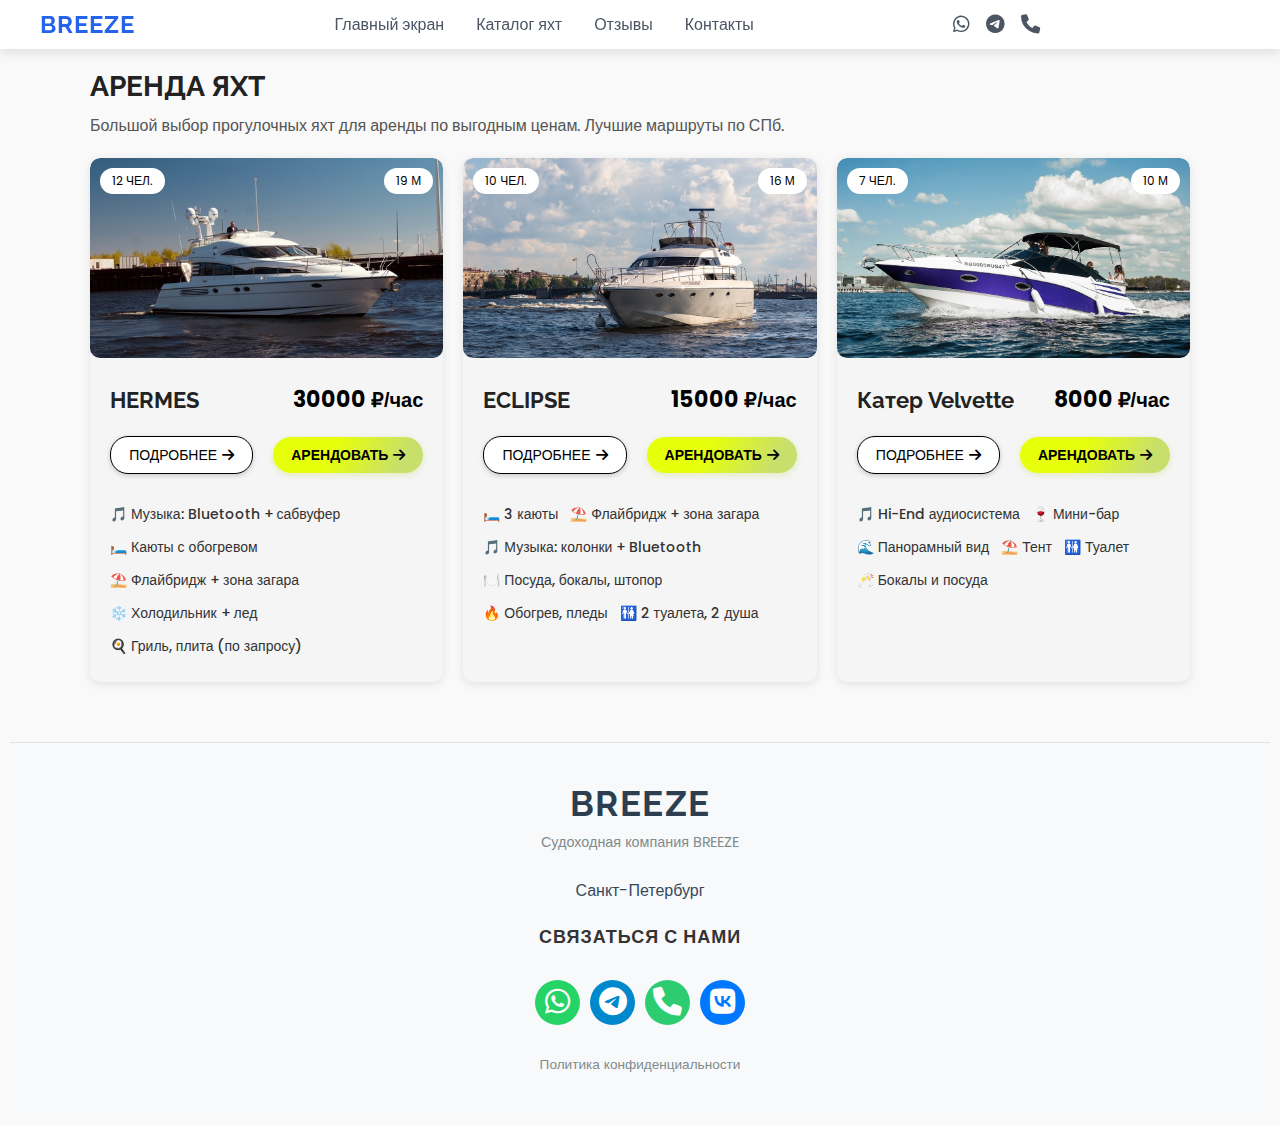
==== commit e73c7fd6: "Первый коммит для нового репозитория" ====
--- a/catalog.html
+++ b/catalog.html
@@ -3,508 +3,52 @@
 <head>
     <meta charset="UTF-8">
     <meta name="viewport" content="width=device-width, initial-scale=1.0">
-    <title>БЕЛУГА - Аренда яхт</title>
+    <title>Каталог - Аренда яхт</title>
+    <meta name="description" content="Аренда премиальных яхт в Санкт-Петербурге. Прогулки по Неве и Финскому заливу. Лучшие модели яхт в каталоге с фото и ценами. Бронирование онлайн.">
+    <meta name="keywords" content="аренда яхт, яхты СПб, аренда яхты Санкт-Петербург, прогулочные яхты, каталог яхт">
+    <link rel="canonical" href="https://breezespb.ru.ru/">
+    
+    <!-- Open Graph -->
+    <meta property="og:title" content="Каталог - Аренда премиальных яхт в Санкт-Петербурге">
+    <meta property="og:description" content="Большой выбор прогулочных яхт для аренды по выгодным ценам. Лучшие маршруты по СПб.">
+    <meta property="og:image" content="https://breezespb.ru.ru/images/og-image.jpg">
+    <meta property="og:type" content="website">
+    <meta property="og:url" content="https://breezespb.ru.ru/">
+    
+    <!-- Twitter Card -->
+    <meta name="twitter:card" content="summary_large_image">
+    <meta name="twitter:title" content="Каталог - Аренда яхт в Санкт-Петербурге">
+    <meta name="twitter:description" content="Аренда премиальных яхт для прогулок по Неве и Финскому заливу">
+    <meta name="twitter:image" content="https://breezespb.ru.ru/images/twitter-image.jpg">
+
     <link rel="stylesheet" href="styles.css">
     <link href="https://fonts.googleapis.com/css2?family=Playfair+Display:wght@400;700&family=Raleway:wght@300;400;500;700&display=swap" rel="stylesheet">
     <link href="https://cdnjs.cloudflare.com/ajax/libs/font-awesome/6.0.0/css/all.min.css" rel="stylesheet">
-    <link href="https://cdnjs.cloudflare.com/ajax/libs/font-awesome/6.0.0/css/all.min.css" rel="stylesheet">
+</head>
 </head>
 <body>
-
-<style>
-
-html {
-    scroll-behavior: smooth;
-}
-        body {
-    font-family: 'Arial', sans-serif;
-    color: #333;
-    margin: 0;
-    background: #f9f9f9;
-    padding: 10px; /* Убираем лишний padding */
-}
-
-        .navbar {
-    position: fixed;
-    top: 0;
-    left: 0;
-    width: 100%;
-    background: white;
-    box-shadow: 0px 4px 10px rgba(0, 0, 0, 0.1);
-    z-index: 1000;
-    padding: 10px 20px;
-}
-
-.yacht-container {
-    margin-top: 80px; /* Отступ, равный высоте меню */
-}
-        .breadcrumbs {
-            margin-bottom: 20px;
-            font-size: 0.9em;
-            color: #666;
-        }
-
-        .breadcrumbs a {
-            color: #0066cc;
-            text-decoration: none;
-        }
-
-        .main-gallery {
-            position: relative;
-            margin-bottom: 30px;
-        }
-
-        .main-image {
-            width: 100%;
-            border-radius: 12px;
-            box-shadow: 0 4px 12px rgba(0,0,0,0.1);
-        }
-
-        .thumbnails {
-            display: flex;
-            justify-content: center;
-            margin-top: 10px;
-            gap: 10px;
-        }
-
-        .thumbnails img {
-            width: 80px;
-            height: 60px;
-            border-radius: 6px;
-            cursor: pointer;
-            transition: 0.3s;
-            border: 2px solid transparent;
-        }
-
-        .thumbnails img.active {
-            border-color: #009688;
-        }
-
-        .yacht-title-container {
-            display: flex;
-            align-items: center;
-            gap: 15px;
-            margin-top: 20px;
-        }
-
-        .yacht-title {
-            font-size: 28px;
-            color: #1a1a1a;
-            margin: 0;
-        }
-
-        .yacht-specs {
-    display: flex;
-    gap: 15px;
-    justify-content: flex-end; /* Сдвиг в правую сторону */
-}
-
-.spec-tag {
-    background: linear-gradient(-45deg, #b8860b, #d4af37, #e8c86d, #b8860b);
-    background-size: 300% 300%;
-    color: white;
-    padding: 8px 18px; /* Чуть больше */
-    border-radius: 15px;
-    font-size: 16px;
-    font-weight: bold;
-    text-transform: uppercase;
-    transition: 0.5s ease-in-out;
-    animation: waterFlow 4s infinite linear; /* Длинный цикл для плавности */
-}
-
-@keyframes waterFlow {
-    0% { background-position: 0% 50%; }
-    50% { background-position: 100% 50%; }
-    100% { background-position: 0% 50%; }
-}
-
-        .section-title {
-            font-size: 20px;
-            color: #1a1a1a;
-            border-bottom: 2px solid #eee;
-            padding-bottom: 10px;
-            margin: 25px 0;
-        }
-
-        .amenities-grid {
-            display: grid;
-            grid-template-columns: repeat(2, 1fr);
-            gap: 12px;
-            margin-bottom: 30px;
-        }
-
-        .amenity {
-            display: flex;
-            align-items: center;
-            gap: 8px;
-            font-size: 15px;
-        }
-
-        .amenity i {
-            color: #009688;
-        }
-
-        .price-section {
-    display: flex;
-    align-items: center;
-    justify-content: center;
-    gap: 15px;
-    margin: 25px 0;
-    flex-wrap: nowrap;
-    max-width: 600px;
-    margin-left: auto;
-    margin-right: auto;
-}
-
-.price-box {
-    display: flex;
-    flex-direction: column;
-    align-items: center;
-    justify-content: center;
-    padding: 12px 24px; /* Ещё больше увеличили отступы */
-    border-radius: 45px; /* Закругление сохранили */
-    font-size: 20px; /* Увеличили шрифт */
-    font-weight: bold;
-    text-align: center;
-    min-width: 180px; /* Сделали шире */
-}
-
-.price-weekday {
-    background: #f5f2e9;
-    color: #5c5c5c;
-    border: 2px solid #ddd5b9;
-    padding: 10px 20px; /* Увеличенные отступы */
-    border-radius: 45px;
-}
-
-/* ПТ-ВС (золотистый градиент) */
-.price-weekend {
-    background: linear-gradient(45deg, #b8860b, #d4af37);
-    color: white;
-    padding: 10px 20px;
-    border-radius: 45px;
-    transition: background 0.3s ease-in-out;
-}
-
-.price-inner {
-    background: white;
-    padding: 8px 18px; /* Сделали ещё больше */
-    border-radius: 60px;
-    font-size: 22px; /* Ещё больше увеличили шрифт */
-    font-weight: bold;
-    color: #000;
-    display: flex;
-    align-items: center;
-    justify-content: center;
-    box-shadow: inset 0 2px 5px rgba(0, 0, 0, 0.1);
-}
-
-.price-box:hover {
-    transform: scale(1.02);
-    box-shadow: 0 4px 12px rgba(0, 0, 0, 0.15);
-}
-
-
-        /* Стили кнопки "Арендовать" */
-        .cta-button {
-    width: 100%;
-    padding: 16px 22px;
-    font-size: 18px;
-    font-weight: bold;
-    text-transform: uppercase;
-    color: #000;
-    border: none;
-    border-radius: 30px;
-    cursor: pointer;
-    transition: all 0.3s ease-in-out;
-    background: linear-gradient(74deg, rgba(154,242,207,1) 12%, rgba(60,214,246,1) 93%);
-    background-size: 200% 200%;
-    animation: softGlow 3s infinite alternate;
-    box-shadow: 0 4px 10px rgba(60, 214, 246, 0.4);
-}
-
-/* Эффект наведения */
-.cta-button:hover {
-    background: linear-gradient(74deg, rgba(60,214,246,1) 12%, rgba(154,242,207,1) 93%);
-    transform: scale(1.05);
-    box-shadow: 0px 6px 15px rgba(60, 214, 246, 0.5);
-}
-
-/* Анимация мягкого сияния */
-@keyframes softGlow {
-    0% {
-        box-shadow: 0 4px 10px rgba(60, 214, 246, 0.3);
-    }
-    100% {
-        box-shadow: 0 6px 15px rgba(154, 242, 207, 0.5);
-    }
-}
-
-/* Эффект нажатия */
-.cta-button:active {
-    transform: scale(0.95);
-    box-shadow: 0 2px 5px rgba(0, 0, 0, 0.2);
-}
-
-        .location {
-            margin-top: 25px;
-            display: flex;
-            align-items: center;
-            gap: 10px;
-            color: #666;
-            font-size: 15px;
-            justify-content: center;
-        }
-
-
-        /* Блок описания яхты */
-.yacht-description {
-    max-width: 900px;
-    margin: 40px auto;
-    padding: 20px;
-    background: #fff;
-    border-radius: 10px;
-    box-shadow: 0 4px 10px rgba(0, 0, 0, 0.1);
-}
-
-.yacht-description h2 {
-    font-size: 24px;
-    color: #b8860b;
-    text-align: center;
-    margin-bottom: 15px;
-}
-
-.yacht-description p {
-    font-size: 16px;
-    color: #333;
-    line-height: 1.5;
-    text-align: justify;
-}
-
-/* Блок тарифов */
-.tariff-section {
-    max-width: 900px;
-    margin: 40px auto;
-    padding: 20px;
-    background: #fff;
-    border-radius: 10px;
-    box-shadow: 0 4px 10px rgba(0, 0, 0, 0.1);
-}
-
-.tariff-section h2 {
-    font-size: 24px;
-    color: #b8860b;
-    text-align: center;
-    margin-bottom: 15px;
-}
-
-/* Стиль для каждого сезона */
-.tariff-box {
-    margin-bottom: 30px;
-    border-radius: 12px;
-    overflow: hidden;
-    box-shadow: 0 4px 10px rgba(0, 0, 0, 0.1);
-}
-
-.tariff-header {
-    font-size: 20px;
-    font-weight: bold;
-    padding: 15px;
-    text-align: center;
-    color: white;
-}
-
-/* Цвета для сезонов */
-.low-season .tariff-header {
-    background: linear-gradient(45deg, #d4af37, #e1c16e);
-}
-
-.high-season .tariff-header {
-    background: linear-gradient(45deg, #b8860b, #d4af37);
-}
-
-/* Таблица цен */
-.tariff-table {
-    width: 100%;
-    border-collapse: collapse;
-}
-
-.tariff-table th, .tariff-table td {
-    padding: 12px;
-    border: 1px solid #ddd;
-    text-align: center;
-    font-size: 16px;
-}
-
-.tariff-table th {
-    background: #f9f9f9;
-    font-weight: bold;
-}
-
-/* Мобильная адаптация */
-@media (max-width: 768px) {
-    .tariff-table th, .tariff-table td {
-        font-size: 14px;
-        padding: 10px;
-    }
-
-    .tariff-header {
-        font-size: 18px;
-    }
-
-    .price-box {
-        font-size: 12px;
-        padding: 4px 8px;
-        min-width: 100px;
-        border-radius: 29px; /* Чуть сильнее закруглили */
-    }
-
-    .price-inner {
-        font-size: 13px;
-        padding: 3px 8px;
-        border-radius: 41px; /* Чуть сильнее закруглили */
-    }
-}
-
-
-/* Стили для футера */
-.company-footer {
-    background: #f8f9fa;
-    padding: 40px 20px;
-    border-top: 1px solid #e0e0e0;
-}
-
-.footer-content {
-    max-width: 1200px;
-    margin: 0 auto;
-    text-align: center;
-}
-
-.footer-brand {
-    margin-bottom: 25px;
-}
-
-.logo-text {
-    font-size: 2.2em;
-    font-weight: 700;
-    color: #2c3e50;
-    letter-spacing: 1.5px;
-    margin-bottom: 8px;
-}
-
-.company-description {
-    color: #7f8c8d;
-    font-size: 0.9em;
-}
-
-.locations {
-    margin: 20px 0;
-    display: flex;
-    flex-direction: column;
-    gap: 12px;
-}
-
-.location-item {
-    display: flex;
-    align-items: center;
-    justify-content: center;
-    gap: 8px;
-    color: #34495e;
-}
-
-.separator {
-    color: #bdc3c7;
-    margin: 0 5px;
-}
-
-/* Новые стили для социальных иконок */
-.social-icons-new {
-    display: flex;
-    justify-content: center;
-    gap: 25px;
-    margin: 30px 0;
-}
-
-.social-link {
-    width: 45px;
-    height: 45px;
-    border-radius: 50%;
-    display: flex;
-    align-items: center;
-    justify-content: center;
-    transition: all 0.3s ease;
-}
-
-.social-link.whatsapp { background: #25D366; }
-.social-link.telegram { background: #0088cc; }
-.social-link.phone { background: #2ecc71; }
-
-.social-link i {
-    color: white;
-    font-size: 1.2em;
-}
-
-.social-link:hover {
-    transform: translateY(-3px);
-    box-shadow: 0 5px 15px rgba(0,0,0,0.1);
-}
-
-/* Стили для политики */
-.footer-legal {
-    margin-top: 25px;
-    font-size: 0.85em;
-}
-
-.privacy-link {
-    color: #7f8c8d;
-    text-decoration: none;
-    transition: color 0.2s;
-}
-
-.privacy-link:hover {
-    color: #3498db;
-}
-
-/* Мобильная адаптация */
-@media (max-width: 768px) {
-    .logo-text {
-        font-size: 1.8em;
-    }
-    
-    .social-icons-new {
-        gap: 15px;
-        margin: 25px 0;
-    }
-    
-    .social-link {
-        width: 40px;
-        height: 40px;
-    }
-}
-    </style>
-
     <nav class="navbar">
         <div class="nav-container">
             <a href="index.html" class="logo">BREEZE</a>
             
             <ul class="nav-menu">
-                <li><a href="index.html">Главный экран</a></li>
+                <li><a href="index.html">Главный экран</a></li>               
                 <li><a href="catalog.html">Каталог яхт</a></li>
-                <li><a href="#">Отзывы</a></li>
-                <li><a href="#">Контакты</a></li>
+                <li><a href="index.html#reviews">Отзывы</a></li> <!-- Ссылка на секцию с отзывами -->
+                <li><a href="index.html#contacts">Контакты</a></li> <!-- Ссылка на секцию с контактами -->
             </ul>
 
             <div class="social-icons desktop">
-                <a href="#"><i class="fab fa-whatsapp"></i></a>
-                <a href="#"><i class="fab fa-telegram"></i></a>
-                <a href="#"><i class="fas fa-phone"></i></a>
+                <a href="https://wa.me/+79313788909" aria-label="WhatsApp"><i class="fab fa-whatsapp"></i></a>
+                <a href="https://t.me/rtemrokovs" aria-label="Telegram"><i class="fab fa-telegram"></i></a>
+                <a href="tel:+79313788909" aria-label="Позвонить"><i class="fas fa-phone"></i></a>
             </div>
 
             <div class="mobile-controls">
                 <div class="social-icons mobile">
-                    <a href="#"><i class="fab fa-whatsapp"></i></a>
-                    <a href="#"><i class="fab fa-telegram"></i></a>
-                    <a href="#"><i class="fas fa-phone"></i></a>
+                    <a href="https://wa.me/+79313788909" aria-label="WhatsApp"><i class="fab fa-whatsapp"></i></a>
+                    <a href="https://t.me/rtemrokovs" aria-label="Telegram"><i class="fab fa-telegram"></i></a>
+                    <a href="tel:+79313788909" aria-label="Позвонить"><i class="fas fa-phone"></i></a>
                 </div>
                 <button class="menu-btn">
                     <i class="fas fa-bars"></i>
@@ -516,10 +60,10 @@
     <div class="overlay" id="overlay"></div>
     <div class="mobile-menu" id="mobile-menu">
         <div class="mobile-menu-content">
-            <a href="index.html">Главный экран</a>
-            <a href="catalog.html">Каталог яхт</a>
-            <a href="index.html#reviews">Отзывы</a>
-<a href="index.html#contacts">Контакты</a>
+            <li><a href="index.html">Главный экран</a></li>               
+            <li><a href="catalog.html">Каталог яхт</a></li>
+            <li><a href="index.html#reviews">Отзывы</a></li> <!-- Ссылка на секцию с отзывами -->
+            <li><a href="index.html#contacts">Контакты</a></li> <!-- Ссылка на секцию с контактами -->
         </div>
         <button class="close-menu" id="close-menu">✖</button>
     </div>
@@ -571,7 +115,7 @@
                         <a href="#" class="btn-rent">Арендовать <i class="fas fa-arrow-right"></i></a>
                     </div>
                     <div class="catalog-features">
-                        <span>🛏️ 3 каюты + детская зона</span>
+                        <span>🛏️ 3 каюты</span>
                         <span>⛱️ Флайбридж + зона загара</span>
                         <span>🎵 Музыка: колонки + Bluetooth</span>
                         <span>🍽️ Посуда, бокалы, штопор</span>
@@ -599,8 +143,8 @@
                         <span>🎵 Hi-End аудиосистема</span>
                         <span>🍷 Мини-бар</span>
                         <span>🌊 Панорамный вид</span>
-                        <span>⛱️ Просторный тент</span>
-                        <span>🚻 2 туалета + душ</span>
+                        <span>⛱️ Тент</span>
+                        <span>🚻 Туалет</span>
                         <span>🥂 Бокалы и посуда</span>
                     </div>
                 </div>
@@ -651,32 +195,31 @@
         <div class="locations">
             <div class="location-item">
                 <span class="city">Санкт-Петербург</span>
-                <span class="separator">|</span>
-                <span class="established">est. 2014</span>
             </div>
-            <!-- <div class="location-item">
-                <span class="city">Дубай</span>
-                <span class="separator">|</span>
-                <span class="established">est. 2024</span>
-            </div> -->
-        </div>
-
+        </div>
+        
+        <!-- Заголовок "Связаться с нами" -->
+        <p class="contact-title">Связаться с нами</p>
+        
         <!-- Социальные иконки (новая версия) -->
         <div class="social-icons-new">
-            <a href="#" class="social-link whatsapp">
+            <a href="https://wa.me/+79313788909" class="social-link whatsapp" target="_blank">
                 <i class="fab fa-whatsapp"></i>
             </a>
-            <a href="#" class="social-link telegram">
+            <a href="https://t.me/rtemrokov" class="social-link telegram" target="_blank">
                 <i class="fab fa-telegram"></i>
             </a>
-            <a href="#" class="social-link phone">
+            <a href="tel:+79313788909" class="social-link phone">
                 <i class="fas fa-phone"></i>
             </a>
+            <a href="https://vk.com/luxuryyachts" class="social-link vk" target="_blank">
+                <i class="fab fa-vk"></i>
+            </a>
         </div>
 
         <!-- Политика конфиденциальности -->
         <div class="footer-legal">
-            <a href="/privacy-policy" class="privacy-link">
+            <a href="./Политикаяхты.pdf" class="privacy-link" itemprop="url" target="_blank">
                 Политика конфиденциальности
             </a>
         </div>
@@ -716,5 +259,539 @@
         
     </script>
     <script src="script.js"></script>
+
+
+
+
+    <style>
+
+        html {
+            scroll-behavior: smooth;
+        }
+                body {
+            font-family: 'Arial', sans-serif;
+            color: #333;
+            margin: 0;
+            background: #f9f9f9;
+            padding: 10px; /* Убираем лишний padding */
+        }
+        
+                .navbar {
+            position: fixed;
+            top: 0;
+            left: 0;
+            width: 100%;
+            background: white;
+            box-shadow: 0px 4px 10px rgba(0, 0, 0, 0.1);
+            z-index: 1000;
+            padding: 10px 20px;
+        }
+        
+        .yacht-container {
+            margin-top: 80px; /* Отступ, равный высоте меню */
+        }
+                .breadcrumbs {
+                    margin-bottom: 20px;
+                    font-size: 0.9em;
+                    color: #666;
+                }
+        
+                .breadcrumbs a {
+                    color: #0066cc;
+                    text-decoration: none;
+                }
+        
+                .main-gallery {
+                    position: relative;
+                    margin-bottom: 30px;
+                }
+        
+                .main-image {
+                    width: 100%;
+                    border-radius: 12px;
+                    box-shadow: 0 4px 12px rgba(0,0,0,0.1);
+                }
+        
+                .thumbnails {
+                    display: flex;
+                    justify-content: center;
+                    margin-top: 10px;
+                    gap: 10px;
+                }
+        
+                .thumbnails img {
+                    width: 80px;
+                    height: 60px;
+                    border-radius: 6px;
+                    cursor: pointer;
+                    transition: 0.3s;
+                    border: 2px solid transparent;
+                }
+        
+                .thumbnails img.active {
+                    border-color: #009688;
+                }
+        
+                .yacht-title-container {
+                    display: flex;
+                    align-items: center;
+                    gap: 15px;
+                    margin-top: 20px;
+                }
+        
+                .yacht-title {
+                    font-size: 28px;
+                    color: #1a1a1a;
+                    margin: 0;
+                }
+        
+                .yacht-specs {
+            display: flex;
+            gap: 15px;
+            justify-content: flex-end; /* Сдвиг в правую сторону */
+        }
+        
+        .spec-tag {
+            background: linear-gradient(-45deg, #b8860b, #d4af37, #e8c86d, #b8860b);
+            background-size: 300% 300%;
+            color: white;
+            padding: 8px 18px; /* Чуть больше */
+            border-radius: 15px;
+            font-size: 16px;
+            font-weight: bold;
+            text-transform: uppercase;
+            transition: 0.5s ease-in-out;
+            animation: waterFlow 4s infinite linear; /* Длинный цикл для плавности */
+        }
+        
+        @keyframes waterFlow {
+            0% { background-position: 0% 50%; }
+            50% { background-position: 100% 50%; }
+            100% { background-position: 0% 50%; }
+        }
+        
+                .section-title {
+                    font-size: 20px;
+                    color: #1a1a1a;
+                    border-bottom: 2px solid #eee;
+                    padding-bottom: 10px;
+                    margin: 25px 0;
+                }
+        
+                .amenities-grid {
+                    display: grid;
+                    grid-template-columns: repeat(2, 1fr);
+                    gap: 12px;
+                    margin-bottom: 30px;
+                }
+        
+                .amenity {
+                    display: flex;
+                    align-items: center;
+                    gap: 8px;
+                    font-size: 15px;
+                }
+        
+                .amenity i {
+                    color: #009688;
+                }
+        
+                .price-section {
+            display: flex;
+            align-items: center;
+            justify-content: center;
+            gap: 15px;
+            margin: 25px 0;
+            flex-wrap: nowrap;
+            max-width: 600px;
+            margin-left: auto;
+            margin-right: auto;
+        }
+        
+        .price-box {
+            display: flex;
+            flex-direction: column;
+            align-items: center;
+            justify-content: center;
+            padding: 12px 24px; /* Ещё больше увеличили отступы */
+            border-radius: 45px; /* Закругление сохранили */
+            font-size: 20px; /* Увеличили шрифт */
+            font-weight: bold;
+            text-align: center;
+            min-width: 180px; /* Сделали шире */
+        }
+        
+        .price-weekday {
+            background: #f5f2e9;
+            color: #5c5c5c;
+            border: 2px solid #ddd5b9;
+            padding: 10px 20px; /* Увеличенные отступы */
+            border-radius: 45px;
+        }
+        
+        /* ПТ-ВС (золотистый градиент) */
+        .price-weekend {
+            background: linear-gradient(45deg, #b8860b, #d4af37);
+            color: white;
+            padding: 10px 20px;
+            border-radius: 45px;
+            transition: background 0.3s ease-in-out;
+        }
+        
+        .price-inner {
+            background: white;
+            padding: 8px 18px; /* Сделали ещё больше */
+            border-radius: 60px;
+            font-size: 22px; /* Ещё больше увеличили шрифт */
+            font-weight: bold;
+            color: #000;
+            display: flex;
+            align-items: center;
+            justify-content: center;
+            box-shadow: inset 0 2px 5px rgba(0, 0, 0, 0.1);
+        }
+        
+        .price-box:hover {
+            transform: scale(1.02);
+            box-shadow: 0 4px 12px rgba(0, 0, 0, 0.15);
+        }
+        
+        
+                /* Стили кнопки "Арендовать" */
+                .cta-button {
+            width: 100%;
+            padding: 16px 22px;
+            font-size: 18px;
+            font-weight: bold;
+            text-transform: uppercase;
+            color: #000;
+            border: none;
+            border-radius: 30px;
+            cursor: pointer;
+            transition: all 0.3s ease-in-out;
+            background: linear-gradient(74deg, rgba(154,242,207,1) 12%, rgba(60,214,246,1) 93%);
+            background-size: 200% 200%;
+            animation: softGlow 3s infinite alternate;
+            box-shadow: 0 4px 10px rgba(60, 214, 246, 0.4);
+        }
+        
+        /* Эффект наведения */
+        .cta-button:hover {
+            background: linear-gradient(74deg, rgba(60,214,246,1) 12%, rgba(154,242,207,1) 93%);
+            transform: scale(1.05);
+            box-shadow: 0px 6px 15px rgba(60, 214, 246, 0.5);
+        }
+        
+        /* Анимация мягкого сияния */
+        @keyframes softGlow {
+            0% {
+                box-shadow: 0 4px 10px rgba(60, 214, 246, 0.3);
+            }
+            100% {
+                box-shadow: 0 6px 15px rgba(154, 242, 207, 0.5);
+            }
+        }
+        
+        /* Эффект нажатия */
+        .cta-button:active {
+            transform: scale(0.95);
+            box-shadow: 0 2px 5px rgba(0, 0, 0, 0.2);
+        }
+        
+                .location {
+                    margin-top: 25px;
+                    display: flex;
+                    align-items: center;
+                    gap: 10px;
+                    color: #666;
+                    font-size: 15px;
+                    justify-content: center;
+                }
+        
+        
+                /* Блок описания яхты */
+        .yacht-description {
+            max-width: 900px;
+            margin: 40px auto;
+            padding: 20px;
+            background: #fff;
+            border-radius: 10px;
+            box-shadow: 0 4px 10px rgba(0, 0, 0, 0.1);
+        }
+        
+        .yacht-description h2 {
+            font-size: 24px;
+            color: #b8860b;
+            text-align: center;
+            margin-bottom: 15px;
+        }
+        
+        .yacht-description p {
+            font-size: 16px;
+            color: #333;
+            line-height: 1.5;
+            text-align: justify;
+        }
+        
+        /* Блок тарифов */
+        .tariff-section {
+            max-width: 900px;
+            margin: 40px auto;
+            padding: 20px;
+            background: #fff;
+            border-radius: 10px;
+            box-shadow: 0 4px 10px rgba(0, 0, 0, 0.1);
+        }
+        
+        .tariff-section h2 {
+            font-size: 24px;
+            color: #b8860b;
+            text-align: center;
+            margin-bottom: 15px;
+        }
+        
+        /* Стиль для каждого сезона */
+        .tariff-box {
+            margin-bottom: 30px;
+            border-radius: 12px;
+            overflow: hidden;
+            box-shadow: 0 4px 10px rgba(0, 0, 0, 0.1);
+        }
+        
+        .tariff-header {
+            font-size: 20px;
+            font-weight: bold;
+            padding: 15px;
+            text-align: center;
+            color: white;
+        }
+        
+        /* Цвета для сезонов */
+        .low-season .tariff-header {
+            background: linear-gradient(45deg, #d4af37, #e1c16e);
+        }
+        
+        .high-season .tariff-header {
+            background: linear-gradient(45deg, #b8860b, #d4af37);
+        }
+        
+        /* Таблица цен */
+        .tariff-table {
+            width: 100%;
+            border-collapse: collapse;
+        }
+        
+        .tariff-table th, .tariff-table td {
+            padding: 12px;
+            border: 1px solid #ddd;
+            text-align: center;
+            font-size: 16px;
+        }
+        
+        .tariff-table th {
+            background: #f9f9f9;
+            font-weight: bold;
+        }
+        
+        /* Мобильная адаптация */
+        @media (max-width: 768px) {
+            .tariff-table th, .tariff-table td {
+                font-size: 14px;
+                padding: 10px;
+            }
+        
+            .tariff-header {
+                font-size: 18px;
+            }
+        
+            .price-box {
+                font-size: 12px;
+                padding: 4px 8px;
+                min-width: 100px;
+                border-radius: 29px; /* Чуть сильнее закруглили */
+            }
+        
+            .price-inner {
+                font-size: 13px;
+                padding: 3px 8px;
+                border-radius: 41px; /* Чуть сильнее закруглили */
+            }
+        }
+        
+        
+        /* Стили для футера */
+        .company-footer {
+            background: #f8f9fa;
+            padding: 40px 20px;
+            border-top: 1px solid #e0e0e0;
+        }
+        
+        .footer-content {
+            max-width: 1200px;
+            margin: 0 auto;
+            text-align: center;
+        }
+        
+        .footer-brand {
+            margin-bottom: 25px;
+        }
+        
+        .logo-text {
+            font-size: 2.2em;
+            font-weight: 700;
+            color: #2c3e50;
+            letter-spacing: 1.5px;
+            margin-bottom: 8px;
+        }
+        
+        .company-description {
+            color: #7f8c8d;
+            font-size: 0.9em;
+        }
+        
+        .locations {
+            margin: 20px 0;
+            display: flex;
+            flex-direction: column;
+            gap: 12px;
+        }
+        
+        .location-item {
+            display: flex;
+            align-items: center;
+            justify-content: center;
+            gap: 8px;
+            color: #34495e;
+        }
+        
+        .separator {
+            color: #bdc3c7;
+            margin: 0 5px;
+        }
+        
+        /* Новые стили для социальных иконок */
+        .social-icons-new {
+            display: flex;
+            justify-content: center;
+            gap: 25px;
+            margin: 30px 0;
+        }
+        
+        
+        .social-icons-new {
+            display: flex;
+            gap: 10px;
+        }
+        
+        .social-link {
+            font-size: 24px;
+            text-decoration: none;
+            display: flex;
+            align-items: center;
+            justify-content: center;
+            width: 40px;
+            height: 40px;
+            border-radius: 50%;
+            background-color: #f5f5f5; /* Лёгкий фон для иконок */
+            transition: 0.3s;
+        }
+        
+        .social-link i {
+            color: #555; /* Цвет иконки по умолчанию */
+        }
+        
+        /* Цвета для соцсетей */
+        .whatsapp {
+            background-color: #25D366;
+        }
+        .whatsapp i {
+            color: #fff;
+        }
+        
+        .telegram {
+            background-color: #0088cc;
+        }
+        .telegram i {
+            color: #fff;
+        }
+        
+        .phone {
+            background-color: #000;
+        }
+        .phone i {
+            color: #fff;
+        }
+        
+        /* ВКонтакте – ярко-синий цвет */
+        .vk {
+            background-color: #0077FF; /* Яркий синий фон */
+        }
+        .vk i {
+            color: #fff; /* Белая иконка */
+        }
+        
+        /* Эффект при наведении */
+        .social-link:hover {
+            transform: scale(1.1);
+            opacity: 0.8;
+        }
+        
+        .social-link {
+            width: 45px;
+            height: 45px;
+            border-radius: 50%;
+            display: flex;
+            align-items: center;
+            justify-content: center;
+            transition: all 0.3s ease;
+        }
+        
+        .social-link.whatsapp { background: #25D366; }
+        .social-link.telegram { background: #0088cc; }
+        .social-link.phone { background: #2ecc71; }
+        
+        .social-link i {
+            color: white;
+            font-size: 1.2em;
+        }
+        
+        .social-link:hover {
+            transform: translateY(-3px);
+            box-shadow: 0 5px 15px rgba(0,0,0,0.1);
+        }
+        
+        /* Стили для политики */
+        .footer-legal {
+            margin-top: 25px;
+            font-size: 0.85em;
+        }
+        
+        .privacy-link {
+            color: #7f8c8d;
+            text-decoration: none;
+            transition: color 0.2s;
+        }
+        
+        .privacy-link:hover {
+            color: #3498db;
+        }
+        
+        /* Мобильная адаптация */
+        @media (max-width: 768px) {
+            .logo-text {
+                font-size: 1.8em;
+            }
+            
+            .social-icons-new {
+                gap: 15px;
+                margin: 25px 0;
+            }
+            
+            .social-link {
+                width: 40px;
+                height: 40px;
+            }
+        }
+            </style>
 </body>
 </html>--- a/styles.css
+++ b/styles.css
@@ -1,19 +1,41 @@
-/* Подключаем премиальные шрифты */
-@import url('https://fonts.googleapis.com/css2?family=Playfair+Display:wght@700&family=Poppins:wght@400;600&family=Lexend:wght@700&display=swap');
-
-/* Базовые стили */
+/* ✅ Подключаем премиальные шрифты */
+/* Импортируем только нужные шрифты */
+@import url('https://fonts.googleapis.com/css2?family=Poppins:wght@400;600;700&family=Playfair+Display:wght@400;700&family=Raleway:wght@400;700&family=Roboto+Slab:wght@400;700&display=swap');
+
+/* ✅ Базовые стили */
 * {
     margin: 0;
     padding: 0;
     box-sizing: border-box;
-    font-family: 'Poppins', sans-serif; /* Современный и читаемый основной шрифт */
-}
-
-/* Заголовки, логотип */
+    font-family: 'Poppins', sans-serif; /* Основной шрифт */
+}
+
+/* ✅ Заголовки, логотип */
 h1, h2, h3, .logo {
-    font-family: 'Playfair Display', serif; /* Элегантный, премиальный стиль */
+    font-family: 'Raleway', sans-serif !important; /* Стандартный шрифт для заголовков */
+}
+
+/* ✅ Специальный стиль для h3[itemprop="name"] */
+h3[itemprop="name"] {
+    font-family: 'Roboto Slab', serif !important; /* Новый шрифт для лучшей читаемости */
     font-weight: 700;
-    letter-spacing: 0.5px;
+    font-size: 22px; /* Чуть увеличил размер */
+    color: #222; /* Более контрастный цвет */
+    text-transform: uppercase; /* Чтобы смотрелось ровно */
+    letter-spacing: 0.5px; /* Улучшенная читаемость */
+}
+
+/* ✅ Общий стиль для h3 */
+h3 {
+    font-family: 'Raleway', sans-serif;
+    font-weight: 700;
+}
+
+/* ✅ Адаптация для мобильных устройств */
+@media (max-width: 768px) {
+    h3[itemprop="name"] {
+        font-size: 18px; /* Чуть меньше на мобильных */
+    }
 }
 
 /* Цена */
@@ -73,6 +95,10 @@
         padding: 0.6rem 1.5rem; /* Уменьшаем отступы на мобильных */
     }
 }
+
+
+
+
 
 .nav-container {
     max-width: 1200px;
@@ -262,80 +288,192 @@
 }
 
 /* Основной стиль секции */
-.hero-section {
+/* Контейнер */
+.hero-banner {
     position: relative;
+    width: 100%;
     text-align: center;
-    padding: 0;
 }
 
 /* Фон баннера */
-.hero-image {
+.hero-banner-image {
     background: url('yacht-background.png') center/cover no-repeat;
-    height: 350px; /* Увеличенная высота */
-    display: flex;
-    flex-direction: column;
+    height: 380px;
+    display: flex;
     justify-content: center;
     align-items: center;
-    color: white;
+    flex-direction: column;
     position: relative;
-    padding: 20px;
-}
-
-/* Затемнение для контраста */
-.hero-overlay {
+}
+
+/* Затемнение */
+.hero-banner-overlay {
     position: absolute;
     top: 0;
     left: 0;
     width: 100%;
     height: 100%;
-    background: rgba(0, 0, 0, 0.4);
-}
-
-/* Заголовок (поднимаем вверх) */
-.hero-title {
-    font-family: 'Playfair Display', serif;
-    font-size: 3rem;
-    font-weight: 700;
-    text-align: center;
+    background: rgba(0, 0, 0, 0.45);
+}
+
+
+.social-icons-new {
+    display: flex;
+    gap: 10px;
+}
+
+.social-link {
+    font-size: 24px;
+    text-decoration: none;
+    display: flex;
+    align-items: center;
+    justify-content: center;
+    width: 40px;
+    height: 40px;
+    border-radius: 50%;
+    background-color: #f5f5f5; /* Лёгкий фон для иконок */
+    transition: 0.3s;
+}
+
+.social-link i {
+    color: #555; /* Цвет иконки по умолчанию */
+}
+
+/* Цвета для соцсетей */
+.whatsapp {
+    background-color: #25D366;
+}
+.whatsapp i {
+    color: #fff;
+}
+
+.telegram {
+    background-color: #0088cc;
+}
+.telegram i {
+    color: #fff;
+}
+
+.phone {
+    background-color: #000;
+}
+.phone i {
+    color: #fff;
+}
+
+/* ВКонтакте – ярко-синий цвет */
+.vk {
+    background-color: #0077FF; /* Яркий синий фон */
+}
+.vk i {
+    color: #fff; /* Белая иконка */
+}
+
+/* Эффект при наведении */
+.social-link:hover {
+    transform: scale(1.1);
+    opacity: 0.8;
+}
+
+/* Заголовок */
+.hero-banner-title {
+    font-family: 'Montserrat', sans-serif; /* Новый шрифт для читаемости */
+    font-size: 2.2rem; /* Уменьшен */
+    font-weight: 800;
     text-transform: uppercase;
-    color: #fff;
-    text-shadow: 3px 3px 6px rgba(0, 0, 0, 0.5);
+    text-shadow: 3px 3px 8px rgba(0, 0, 0, 0.6);
+    line-height: 1.3;
+    margin-bottom: 10px;
     position: absolute;
-    top: 20%; /* Поднял выше */
+    top: 22%; /* Чуть выше */
     left: 50%;
     transform: translate(-50%, -50%);
-    width: 90%;
-}
-
-/* Подзаголовок (оставляем внизу) */
-.hero-subtitle {
-    font-family: 'Lora', serif; /* Элегантный шрифт */
-    font-size: 1.6rem;
+    width: 85%;
+    color: white;
+}
+
+/* Подзаголовок */
+.hero-banner-subtitle {
+    font-family: 'Raleway', sans-serif;
+    font-size: 1.3rem; /* Сделал компактнее */
+    font-weight: 400;
     text-align: center;
-    color: #ffffff;
     max-width: 80%;
+    line-height: 1.5;
     position: absolute;
-    bottom: 10%; /* Оставляем 15px от нижнего края */
+    bottom: 35px; /* Опустил ниже */
     left: 50%;
     transform: translateX(-50%);
-    line-height: 1.6;
+    color: white; /* Чисто белый */
 }
 
 /* Адаптация для мобильных */
 @media (max-width: 768px) {
-    .hero-image {
-        height: 280px;
-    }
-
-    .hero-title {
-        font-size: 2.4rem;
-        top: 18%; /* Поднимаем еще выше на мобилках */
-    }
-
-    .hero-subtitle {
-        font-size: 1.3rem;
-        bottom: 8%; /* Чуть выше */
-    }
+    .hero-banner-image {
+        height: 320px;
+    }
+
+    .hero-banner-title {
+        font-size: 1.9rem;
+        top: 18%;
+    }
+
+    .hero-banner-subtitle {
+        font-size: 1.1rem;
+        bottom: 25px;
+    }
+}
+
+
+
+
+.catalog-photo {
+    display: none;
+    width: 100%;
+    height: auto;
+    border-radius: 10px;
+    object-fit: cover;
+}
+
+.catalog-photo.active {
+    display: block;
+}
+
+.prev-btn, .next-btn {
+    position: absolute;
+    top: 50%;
+    transform: translateY(-50%);
+    background: rgba(0, 0, 0, 0.5);
+    color: white;
+    border: none;
+    cursor: pointer;
+    padding: 10px 15px;
+    font-size: 20px;
+    border-radius: 50%;
+    transition: 0.3s;
+}
+
+.prev-btn:hover, .next-btn:hover {
+    background: rgba(0, 0, 0, 0.8);
+}
+
+.prev-btn {
+    left: 10px;
+}
+
+.next-btn {
+    right: 10px;
+}
+
+
+.contact-title {
+    text-align: center;
+    font-size: 18px;
+    font-weight: bold;
+    margin-bottom: 10px;
+    color: #333;
+    text-transform: uppercase;
+    letter-spacing: 1px;
 }
 
 .advantages {
